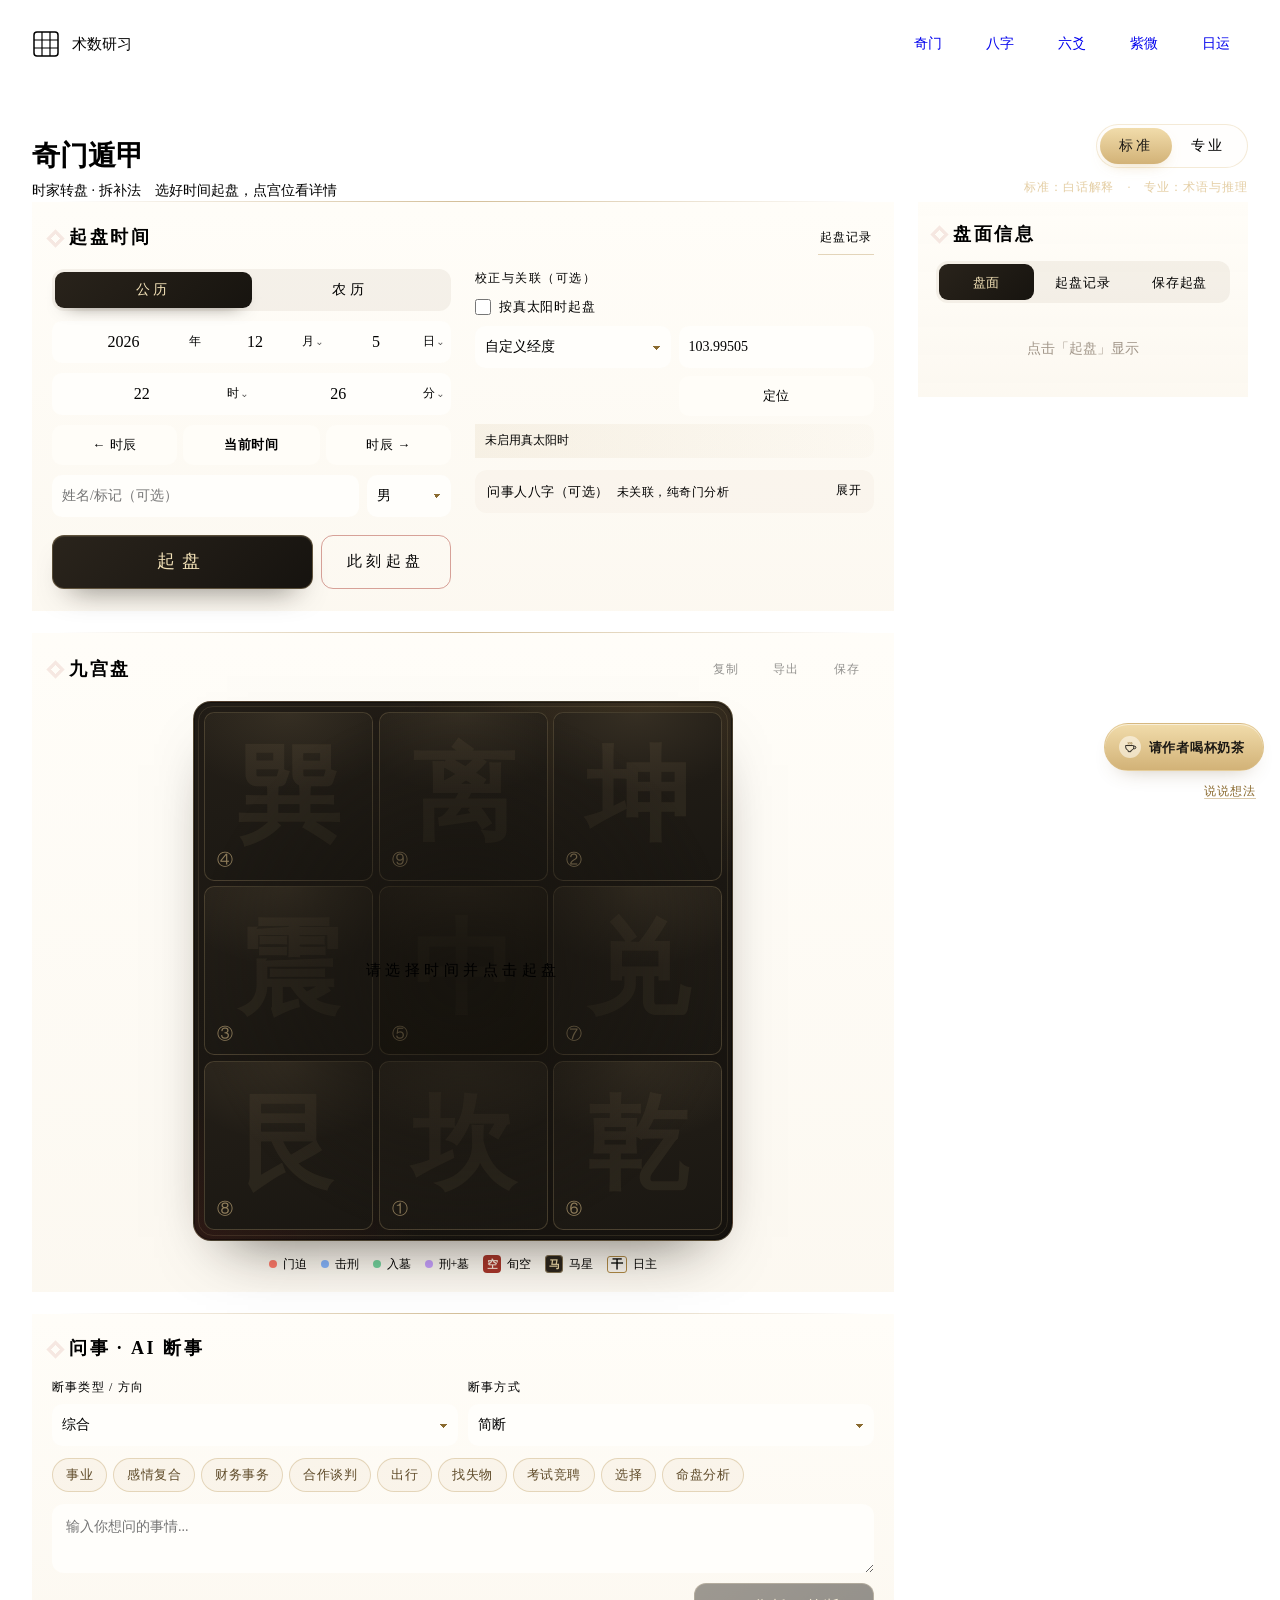
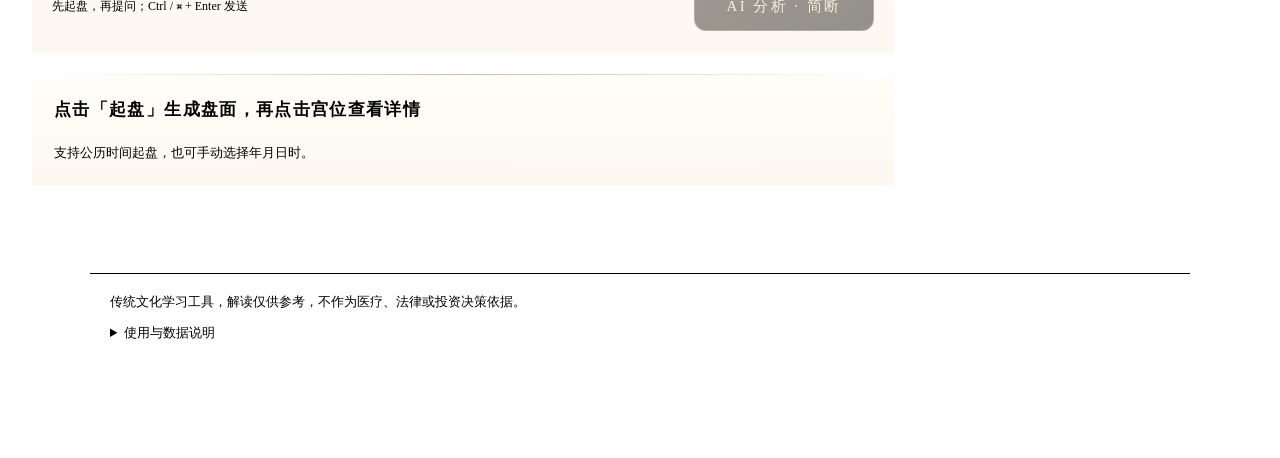
==== index.html @ c70328d0 "feat(support): 手机抽屉入口与打赏漏斗埋点 手机滚动线性露茶杯、点开抽屉；Umami 记录点击/建单成功失败/到账。" ====
﻿<!DOCTYPE html>
<html lang="zh-CN">
<head>
<meta charset="UTF-8">
<meta name="viewport" content="width=device-width, initial-scale=1.0, user-scalable=yes, maximum-scale=3.0">
<title>奇门遁甲排盘 · 传统文化学习工具</title>
<meta name="description" content="演示传统奇门遁甲排盘与盘面解读，供传统文化学习参考。">
<link rel="stylesheet" href="premium-base.css?v=20261101.2">
<link rel="stylesheet" href="qimen-premium.css?v=20261102.3">
<link rel="canonical" href="https://qimenbazi.cn/">
<script src="site-analytics.js?v=20261105.2"></script>
</head>
<body>
<main class="page qm-page">
  <header class="top">
    <div class="appbar">
    <div class="app-brand"><svg viewBox="0 0 28 28" fill="none" aria-hidden="true"><rect x="2" y="2" width="24" height="24" rx="3" stroke="currentColor" stroke-width="1.5"/><path d="M10 2v24M18 2v24M2 10h24M2 18h24" stroke="currentColor" stroke-width="1.2"/></svg>术数研习</div>
    <nav class="top-row module-nav" aria-label="术数模块">
      <a class="back page-switch" href="index.html" aria-current="page">奇门</a>
      <a class="back page-switch" href="bazi.html">八字</a>
      <a class="back page-switch" href="liuyao.html">六爻</a>
      <a class="back page-switch" href="ziwei.html">紫微</a>
      <a class="back page-switch" href="daily.html">日运</a>
    </nav>
    </div>
    <div class="page-intro"><div>
      <h1>奇门遁甲</h1>
      <div class="sub subtitle">时家转盘 · 拆补法　选好时间起盘，点宫位看详情</div>
    </div>
    <div class="qm-intro-side">
      <div class="display-mode" aria-label="显示模式">
        <button type="button" data-display-mode="standard" onclick="setDisplayMode('standard')" title="保留专业词，并用大白话解释">标准</button>
        <button type="button" data-display-mode="professional" onclick="setDisplayMode('professional')" title="显示专业术语、判定依据和推理顺序">专业</button>
      </div>
      <span class="qm-intro-hint">标准：白话解释　·　专业：术语与推理</span>
    </div></div>
  </header>

  <div class="qm-layout">
  <div class="main-area">
    <section class="qm-card qm-setup" id="qmSetup" aria-labelledby="qmSetupTitle">
      <div class="qm-card-head">
        <h2 class="qm-title" id="qmSetupTitle">起盘时间</h2>
        <button type="button" class="qm-link" onclick="qmShowRecords('auto')" title="查看最近自动保存的起盘记录">起盘记录</button>
      </div>
      <div class="qm-setup-body">
        <div class="qm-setup-main">
          <div class="time-bar">
            <div class="cal-tabs" role="group" aria-label="历法">
              <span class="cal-tab active" id="tabSolar" onclick="switchCal('solar')">公历</span>
              <span class="cal-tab" id="tabLunar" onclick="switchCal('lunar')">农历</span>
            </div>
            <div class="qm-date-grid">
              <label class="qm-time-field"><span>年</span><input type="number" id="year" placeholder="年" aria-label="年"></label>
              <label class="qm-time-field"><span>月</span><select id="month" aria-label="月"></select></label>
              <label class="qm-time-field"><span>日</span><select id="day" aria-label="日"></select></label>
            </div>
            <div class="qm-time-grid">
              <label class="qm-time-field"><span>时</span><select id="hour" aria-label="时"></select></label>
              <label class="qm-time-field"><span>分</span><select id="minute" aria-label="分"></select></label>
            </div>
            <div class="qm-shift">
              <button type="button" onclick="shiftHour(-2)" title="切换到上一个时辰">← 时辰</button>
              <button type="button" class="qm-now-time" onclick="useCurrentTime()" title="把时间设为此刻">当前时间</button>
              <button type="button" onclick="shiftHour(2)" title="切换到下一个时辰">时辰 →</button>
            </div>
            <div class="qm-person">
              <input class="person-input" type="text" id="personName" placeholder="姓名/标记（可选）" title="可选，用于保存和起盘记录" aria-label="姓名或标记">
              <select id="gender" aria-label="性别"><option value="男">男</option><option value="女">女</option></select>
            </div>
          </div>
          <div class="qm-actions">
            <button type="button" class="primary qm-primary" onclick="doPaiPan()">起盘</button>
            <button type="button" class="qm-now" onclick="useCurrentTime();doPaiPan()" title="取此刻时间立即起盘">此刻起盘</button>
          </div>
        </div>
        <div class="qm-advanced">
          <span class="qm-group-label">校正与关联（可选）</span>
          <div class="solar-bar">
            <label><input type="checkbox" id="useTrueSolar" onchange="saveSolarSettings();refreshSolarPreview();markPlateDirty()">按真太阳时起盘</label>
            <select id="locationPreset" onchange="applyLocationPreset(this.value)" title="选择常用地点经度" aria-label="常用地点">
              <option value="">自定义经度</option>
              <option value="103.99505">云南师宗</option>
              <option value="102.83289">昆明</option>
              <option value="116.4074">北京</option>
            </select>
            <input type="number" id="longitude" step="0.0001" value="103.9951" onchange="saveSolarSettings();refreshSolarPreview();markPlateDirty()" title="经度，东经为正；中国标准时区按东经120度计算" aria-label="经度">
            <button type="button" onclick="useBrowserLocation()" title="使用浏览器定位读取经度，只保存在本机">定位</button>
            <span class="solar-preview" id="solarPreview">未启用真太阳时</span>
          </div>
          <details class="bazi-link" id="qimenBaziLink">
            <summary>问事人八字（可选）<span id="qimenBaziLinkLabel">未关联，纯奇门分析</span></summary>
            <div class="bazi-link-tools">
              <select id="qimenBaziRecord" aria-label="选择已保存八字档案" onchange="selectQimenBaziRecord(this.value)"></select>
              <button type="button" onclick="toggleQimenBaziForm()">新建八字</button>
              <button type="button" onclick="clearQimenLinkedBazi()">清除关联</button>
            </div>
            <div class="bazi-link-summary" id="qimenBaziSummary">不关联时，AI 仅按当前奇门盘分析。</div>
            <form class="bazi-link-form" id="qimenBaziForm" hidden onsubmit="createQimenBaziProfile(event)">
              <input type="text" id="qimenBaziName" placeholder="姓名/标记（可选）">
              <select id="qimenBaziGender" aria-label="八字性别"><option value="男">男</option><option value="女">女</option></select>
              <label>出生日期 <input type="date" id="qimenBaziDate" required></label>
              <label>出生时间 <input type="time" id="qimenBaziTime" required></label>
              <input class="wide" type="text" id="qimenBaziLocation" placeholder="出生地点（可选）" value="自定义地点">
              <label>东经 <input type="number" id="qimenBaziLongitude" step="0.0001" min="-180" max="180" value="103.9951" required></label>
              <label><input type="checkbox" id="qimenBaziTrueSolar" checked> 真太阳时</label>
              <button type="submit">保存并关联</button>
            </form>
          </details>
        </div>
      </div>
    </section>

    <section class="qm-card qm-plate" id="qmPlate" aria-labelledby="qmPlateTitle">
      <div class="qm-card-head">
        <h2 class="qm-title" id="qmPlateTitle">九宫盘</h2>
        <div class="qm-plate-actions" role="group" aria-label="盘面操作">
          <button onclick="copyPlateText()" id="btnCopy" disabled title="复制当前盘面文字">复制</button>
          <button onclick="exportPlate()" id="btnExport" disabled title="打印当前盘面，可保存为 PDF">导出</button>
          <button onclick="saveToHistory()" id="btnSave" disabled title="保存到「保存起盘」">保存</button>
        </div>
      </div>
      <div class="plate-freshness" id="plateFreshness" hidden>时间或起盘设置已改变，请重新点击「起盘」。</div>
      <div class="status-strip" id="statusStrip" aria-live="polite"></div>
      <div class="board-wrap" id="board"></div>
      <div class="qm-legend-mini" aria-label="盘面标记说明">
        <span><i style="background:var(--qm-menpo)"></i>门迫</span>
        <span><i style="background:var(--qm-jixing)"></i>击刑</span>
        <span><i style="background:var(--qm-rumu)"></i>入墓</span>
        <span><i style="background:var(--qm-jixing-rumu)"></i>刑+墓</span>
        <span><b class="qm-badge qm-badge-kong">空</b>旬空</span>
        <span><b class="qm-badge qm-badge-ma">马</b>马星</span>
        <span><b class="qm-rizhu-sample">干</b>日主</span>
      </div>
    </section>

    <section class="qm-card qm-ask" id="qmAsk" aria-labelledby="qmAskTitle">
      <div class="qm-card-head">
        <h2 class="qm-title" id="qmAskTitle">问事 · AI 断事</h2>
      </div>
      <div class="tool-row">
        <label class="tool-field">
          <span class="tool-label">断事类型 / 方向</span>
          <select id="questionType" title="选择问事类型，会影响用神提示和 AI 分析侧重点" onchange="refreshAssistInfo()">
            <option value="general">综合</option>
            <option value="career">事业工作</option>
            <option value="love">感情关系</option>
            <option value="wealth">财务事务</option>
            <option value="cooperation">合作谈判</option>
            <option value="travel">出行迁动</option>
            <option value="lost">找失物</option>
            <option value="exam">考试竞聘</option>
            <option value="choice">选择决策</option>
            <option value="birth">命盘分析</option>
          </select>
        </label>
        <label class="tool-field">
          <span class="tool-label">断事方式</span>
          <select id="aiMode" title="选择 AI 输出方式" onchange="saveAiMode();updateAiButtonLabel()">
            <option value="brief">简断</option>
            <option value="detail">详断</option>
            <option value="conclusion">只看结论</option>
            <option value="palaces">逐宫细断</option>
            <option value="timing">应期重点</option>
          </select>
        </label>
      </div>
      <div class="quick-questions" aria-label="常用问事">
        <button type="button" onclick="useQuestionTemplate('career')">事业</button>
        <button type="button" onclick="useQuestionTemplate('love')">感情复合</button>
        <button type="button" onclick="useQuestionTemplate('wealth')">财务事务</button>
        <button type="button" onclick="useQuestionTemplate('cooperation')">合作谈判</button>
        <button type="button" onclick="useQuestionTemplate('travel')">出行</button>
        <button type="button" onclick="useQuestionTemplate('lost')">找失物</button>
        <button type="button" onclick="useQuestionTemplate('exam')">考试竞聘</button>
        <button type="button" onclick="useQuestionTemplate('choice')">选择</button>
        <button type="button" onclick="useQuestionTemplate('birth')">命盘分析</button>
      </div>
      <div class="question-bar">
        <textarea rows="2" placeholder="输入你想问的事情..." id="question" aria-label="奇门分析问题" oninput="autoGrowQimenAiTextarea(this)" onkeydown="handleQimenAiKeydown(event)"></textarea>
        <div class="qm-ask-foot">
          <span class="qm-ask-tip">先起盘，再提问；Ctrl / ⌘ + Enter 发送</span>
          <button onclick="analyzeWithAI()" id="btnAI" disabled>AI 分析</button>
        </div>
      </div>
    </section>

    <div class="info-panel" id="infoPanel" aria-live="polite">
      <div class="title">点击「起盘」生成盘面，再点击宫位查看详情</div>
      <div class="detail">支持公历时间起盘，也可手动选择年月日时。</div>
    </div>
  </div>
  <aside class="side-panel" id="sidePanel">
    <h3>盘面信息</h3>
    <div class="side-tabs" role="tablist" aria-label="右侧信息切换">
      <button class="side-tab active" type="button" id="tabInfoPanel" onclick="setSideTab('info')">盘面</button>
      <button class="side-tab" type="button" id="tabAutoHistory" onclick="setSideTab('auto')">起盘记录</button>
      <button class="side-tab" type="button" id="tabSavedHistory" onclick="setSideTab('saved')">保存起盘</button>
    </div>
    <div id="sideContent" class="side-tab-panel active"><div style="text-align:center;color:#a2978a;padding:20px 0">点击「起盘」显示</div></div>
    <div id="autoHistorySection" class="side-tab-panel">
      <input class="history-search" id="autoHistorySearch" type="search" placeholder="搜索起盘记录..." oninput="renderAutoHistory()">
      <div id="autoHistoryList"></div>
    </div>
    <div id="historySection" class="side-tab-panel">
      <input class="history-search" id="historySearch" type="search" placeholder="搜索保存起盘..." oninput="renderHistory()">
      <div id="historyList"></div>
    </div>
  </aside>
  </div>
</main>

<script src="qimen.js?v=20260703-jieqi1"></script>
<script src="bazi-engine.js?v=20261105.1"></script>
<script src="site-notice.js?v=20261105.2"></script>
<script src="deepseek-client.js?v=20261105.4"></script>
<script src="vendor/qrcode-generator.js"></script>
<script src="site-service.js?v=20261105.13"></script>
<script src="premium-base.js?v=20261101.2" defer></script>
<script src="qimen-premium.js?v=20261101.2" defer></script>
<script>
var currentCal='solar',selectedPalace=null,plateData=null;
var aiHistory=[];
var aiCollapsed={};
var aiTopic=null;
var currentAutoHistoryId=null;
var currentSavedHistoryId=null;
var AUTO_HISTORY_STORAGE='qimen_auto_history';
var SAVED_HISTORY_STORAGE='qimen_history';
var AI_MODE_STORAGE='qimen_ai_mode';
var TRUE_SOLAR_STORAGE='qimen_true_solar_enabled';
var LONGITUDE_STORAGE='qimen_longitude';
var DISPLAY_MODE_STORAGE='analysis_display_mode';
var BAZI_RECORDS_STORAGE='bazi_records';
var plateInputFingerprint='';
var qimenAiRequestSeq=0;
var qimenAiPendingRequest=0,qimenAiTimer=null;
var qimenLinkedBazi=null;

function autoGrowQimenAiTextarea(el){
  if(!el)return;
  el.style.height='auto';
  var max=164,next=Math.min(el.scrollHeight,max);
  el.style.height=Math.max(next,66)+'px';
  el.style.overflowY=el.scrollHeight>max?'auto':'hidden';
}
function resetQimenAiTextarea(el){
  if(!el)return;
  el.value='';el.style.height='';el.style.overflowY='';
}
function handleQimenAiKeydown(event,isFollowup){
  if(event.key==='Enter'&&(event.ctrlKey||event.metaKey)){
    event.preventDefault();
    if(isFollowup)askFollowupFromChat();else analyzeWithAI();
  }
}
function setQimenAiPendingControls(disabled){
  ['btnAI','btnQimenFollowup'].forEach(function(id){var el=document.getElementById(id);if(el)el.disabled=!!disabled});
}
function updateQimenAiElapsed(requestId,startedAt){
  if(requestId!==qimenAiPendingRequest)return;
  var el=document.getElementById('qimenAiPending');
  if(!el)return;
  var seconds=Math.floor((Date.now()-startedAt)/1000),minutes=Math.floor(seconds/60);
  el.textContent='AI 正在分析 · 已用 '+String(minutes).padStart(2,'0')+':'+String(seconds%60).padStart(2,'0');
}
function showQimenAiPending(requestId){
  clearQimenAiPending();
  qimenAiPendingRequest=requestId;
  setQimenAiPendingControls(true);
  var result=document.getElementById('aiResult'),startedAt=Date.now();
  if(result)result.innerHTML=renderAIHistory()+'<div class="ai-pending" id="qimenAiPending" role="status" aria-live="polite"></div>';
  updateQimenAiElapsed(requestId,startedAt);
  qimenAiTimer=setInterval(function(){updateQimenAiElapsed(requestId,startedAt)},1000);
}
function clearQimenAiPending(requestId){
  if(requestId&&requestId!==qimenAiPendingRequest)return;
  if(qimenAiTimer)clearInterval(qimenAiTimer);
  qimenAiTimer=null;qimenAiPendingRequest=0;
  var pending=document.getElementById('qimenAiPending');
  if(pending)pending.remove();
  setQimenAiPendingControls(false);
}
function cloneQimenBazi(value){return value?JSON.parse(JSON.stringify(value)):null}
function getQimenBaziRecords(){
  var records=getRecords(BAZI_RECORDS_STORAGE);
  return Array.isArray(records)?records.filter(function(item){return item&&item.id!=null&&item.bazi&&item.bazi.pillars}):[];
}
function qimenBaziRecordTitle(record){
  var b=record.bazi||{},p=b.pillars||{};
  return record.name||((b.person||'未命名')+' '+[p.year,p.month,p.day,p.hour].filter(Boolean).join(' '));
}
function qimenBaziSnapshot(record){
  return {sourceId:record.id,sourceName:qimenBaziRecordTitle(record),linkedAt:new Date().toISOString(),bazi:cloneQimenBazi(record.bazi)};
}
function qimenBaziLinkText(link){
  if(!link||!link.bazi)return '未关联，纯奇门分析';
  var b=link.bazi,p=b.pillars||{},who=b.person||link.sourceName||'问事人';
  return '已关联：'+who+' · '+[p.year,p.month,p.day,p.hour].filter(Boolean).join('／')+'（本盘快照）';
}
function renderQimenBaziLink(){
  var select=document.getElementById('qimenBaziRecord'),label=document.getElementById('qimenBaziLinkLabel'),summary=document.getElementById('qimenBaziSummary');
  if(!select||!label||!summary)return;
  var records=getQimenBaziRecords(),selected=qimenLinkedBazi&&qimenLinkedBazi.sourceId;
  select.innerHTML='<option value="">不关联八字（纯奇门）</option>'+records.map(function(record){return '<option value="'+esc(record.id)+'">'+esc(qimenBaziRecordTitle(record))+'</option>'}).join('');
  select.value=selected==null?'':String(selected);
  if(select.value!==String(selected||''))select.value='';
  label.textContent=qimenBaziLinkText(qimenLinkedBazi);
  summary.textContent=qimenLinkedBazi&&qimenLinkedBazi.bazi?'此盘已冻结关联八字快照；以后编辑八字档案不会改写本盘和历史回答。':'不关联时，AI 仅按当前奇门盘分析。';
}
function selectQimenBaziRecord(id){
  if(!id){clearQimenLinkedBazi();return}
  var record=getQimenBaziRecords().find(function(item){return String(item.id)===String(id)});
  if(!record){alert('找不到该八字档案，请重新选择。');renderQimenBaziLink();return}
  qimenLinkedBazi=qimenBaziSnapshot(record);
  renderQimenBaziLink();markPlateDirty();
}
function clearQimenLinkedBazi(){
  qimenLinkedBazi=null;renderQimenBaziLink();markPlateDirty();
}
function toggleQimenBaziForm(){
  var form=document.getElementById('qimenBaziForm');
  if(!form)return;
  form.hidden=!form.hidden;
  if(!form.hidden){document.getElementById('qimenBaziLongitude').value=Number(getLongitude()).toFixed(4);document.getElementById('qimenBaziTrueSolar').checked=document.getElementById('useTrueSolar').checked;}
}
function createQimenBaziProfile(event){
  event.preventDefault();
  if(typeof BaziEngine==='undefined'||!BaziEngine.createBaziProfile){alert('八字计算接口未加载，请刷新页面后重试。');return}
  var date=document.getElementById('qimenBaziDate').value,time=document.getElementById('qimenBaziTime').value,match=/^(\d{4})-(\d{2})-(\d{2})$/.exec(date),clock=/^(\d{2}):(\d{2})$/.exec(time),lng=Number(document.getElementById('qimenBaziLongitude').value);
  if(!match||!clock||!Number.isFinite(lng)||lng<-180||lng>180){alert('请填写有效的出生日期、时间和经度。');return}
  var bazi=BaziEngine.createBaziProfile({person:document.getElementById('qimenBaziName').value.trim(),gender:document.getElementById('qimenBaziGender').value,input:{year:Number(match[1]),month:Number(match[2]),day:Number(match[3]),hour:Number(clock[1]),minute:Number(clock[2])},location:{name:document.getElementById('qimenBaziLocation').value.trim()||'自定义地点',lng:lng,lat:null},useTrueSolar:document.getElementById('qimenBaziTrueSolar').checked});
  var records=getQimenBaziRecords(),now=Date.now(),record={id:now.toString(36),name:(bazi.person||'未命名')+' '+bazi.pillars.day+'日',createdAt:new Date(now).toLocaleString(),createdTs:now,updatedTs:now,bazi:bazi,aiHistory:[],luckSelection:null};
  records.unshift(record);setRecords(BAZI_RECORDS_STORAGE,records);
  qimenLinkedBazi=qimenBaziSnapshot(record);
  document.getElementById('qimenBaziForm').hidden=true;
  renderQimenBaziLink();markPlateDirty();
}
function qimenBaziLuckContext(bazi){
  if(!bazi||!bazi.pillars||!bazi.time||!bazi.time.used||typeof BaziEngine==='undefined')return '';
  var used=bazi.time&&bazi.time.used,start=BaziEngine.luckStartInfo(bazi),now={year:new Date().getFullYear(),month:new Date().getMonth()+1,day:new Date().getDate(),hour:new Date().getHours(),minute:new Date().getMinutes()},flowYear=BaziEngine.getFlowYearNumber(now),age=flowYear-(used?used.year:flowYear)+1,dir=BaziEngine.luckDirection(bazi),index=Math.max(0,Math.floor((age-start.startAge)/10)),monthIndex=GZ60.indexOf(bazi.pillars.month),luck=monthIndex>=0?GZ60[(monthIndex+dir*(index+1)+600)%60]:'';
  return '当前大运：'+(luck||'待定')+'（'+start.direction+'，'+start.startYear+'起运，约'+start.startAge+'岁）\n当前流年：'+flowYear+' '+BaziEngine.getFlowYearGZ(flowYear)+'。';
}
function buildQimenBaziContext(link){
  if(!link||!link.bazi)return '';
  var b=link.bazi,p=b.pillars||{},pattern=b.patternAnalysis&&b.patternAnalysis.primary||b.pattern||'格局参考',useful=b.useful||{},use=(useful.use||[]).join('、')||'待定',avoid=(useful.avoid||[]).join('、')||'待定';
  return '关联问事人八字背景（仅作长期阶段与个人倾向的辅助）：\n四柱：'+[p.year,p.month,p.day,p.hour].filter(Boolean).join('／')+'；日主：'+(b.dayStem||'')+'（'+(b.dayElement||'')+'）；旺衰：'+(b.strength||'待定')+'；格局喜用：'+pattern+'，喜 '+use+'，慎 '+avoid+'。\n'+qimenBaziLuckContext(b)+'\n规则：当前事项、决策与短期应期必须以奇门盘为主；八字只补充较长期趋势与阶段背景，不得把两者混成确定结论。\n';
}

(function init(){
  var m=document.getElementById('month'),d=document.getElementById('day'),h=document.getElementById('hour');
  for(var i=1;i<=12;i++) m.appendChild(new Option(i,i));
  for(var i=0;i<=23;i++) h.appendChild(new Option(String(i).padStart(2,'0'),i));
  for(var i=0;i<60;i++) document.getElementById('minute').appendChild(new Option(String(i).padStart(2,'0'),i));
  document.getElementById('year').addEventListener('change',function(){updateDayOptions();refreshSolarPreview();markPlateDirty()});
  document.getElementById('month').addEventListener('change',function(){updateDayOptions();refreshSolarPreview();markPlateDirty()});
  ['day','hour','minute'].forEach(function(id){document.getElementById(id).addEventListener('change',function(){refreshSolarPreview();markPlateDirty()})});
  ['gender','personName'].forEach(function(id){document.getElementById(id).addEventListener('change',markPlateDirty)});
  setControlTitles();
  initDisplayMode();
  loadAiMode();
  loadSolarSettings();
  renderQimenBaziLink();
  useCurrentTime();
  buildBoard();
})();

function initDisplayMode(){
  var saved=localStorage.getItem(DISPLAY_MODE_STORAGE);
  setDisplayMode(saved==='professional'?'professional':'standard',false);
}
function setDisplayMode(mode,persist){
  mode=mode==='professional'?'professional':'standard';
  document.body.setAttribute('data-display-mode',mode);
  document.querySelectorAll('[data-display-mode]').forEach(function(btn){btn.classList.toggle('active',btn.getAttribute('data-display-mode')===mode)});
  if(persist!==false)localStorage.setItem(DISPLAY_MODE_STORAGE,mode);
}

function setControlTitles(){
  var titles={year:'公历年份',month:'公历月份',day:'公历日期',hour:'时辰小时',minute:'分钟',gender:'求测人性别'};
  for(var id in titles){var el=document.getElementById(id);if(el)el.title=titles[id]}
}

function useCurrentTime(){
  setControlsFromDate(new Date());
  markPlateDirty();
}
function daysInMonth(year,month){return new Date(year,month,0).getDate()}
function updateDayOptions(preferredDay){
  var y=parseInt(document.getElementById('year').value)||new Date().getFullYear();
  var m=parseInt(document.getElementById('month').value)||1;
  var d=document.getElementById('day');
  var keep=preferredDay||parseInt(d.value)||1;
  var max=daysInMonth(y,m);
  d.innerHTML='';
  for(var i=1;i<=max;i++)d.appendChild(new Option(i,i));
  d.value=Math.min(keep,max);
}
function switchCal(t){
  if(t==='lunar'){
    alert('农历转换暂未接入。为避免误用，目前仍按公历起盘。');
    t='solar';
  }
  currentCal=t;
  document.getElementById('tabSolar').classList.toggle('active',t==='solar');
  document.getElementById('tabLunar').classList.toggle('active',t==='lunar');
  markPlateDirty();
}
function currentPlateInputFingerprint(){
  var t=getTimeInput();
  return JSON.stringify({
    calendar:currentCal,
    time:[t.year,t.month,t.day,t.hour,t.minute],
    gender:document.getElementById('gender').value,
    person:getPersonName(),
    trueSolar:document.getElementById('useTrueSolar').checked,
    longitude:Number(getLongitude()).toFixed(5),
    linkedBazi:qimenLinkedBazi?cloneQimenBazi(qimenLinkedBazi):null
  });
}
function setPlateActionsDisabled(disabled){
  ['btnAI','btnCopy','btnExport','btnSave'].forEach(function(id){var el=document.getElementById(id);if(el)el.disabled=!!disabled});
}
function markPlateDirty(){
  if(!plateData||!plateInputFingerprint)return;
  var dirty=currentPlateInputFingerprint()!==plateInputFingerprint;
  var note=document.getElementById('plateFreshness');
  if(note)note.hidden=!dirty;
  if(dirty){qimenAiRequestSeq++;clearQimenAiPending()}
  setPlateActionsDisabled(dirty);
}
function ensureCurrentPlate(){
  if(!plateData){alert('请先起盘');return false}
  if(!plateInputFingerprint||currentPlateInputFingerprint()!==plateInputFingerprint){
    markPlateDirty();
    alert('时间或起盘设置已改变，请重新点击「起盘」。');
    return false;
  }
  return true;
}
function getTimeInput(){
  var y=parseInt(document.getElementById('year').value),m=parseInt(document.getElementById('month').value),d=parseInt(document.getElementById('day').value),h=parseInt(document.getElementById('hour').value),mi=parseInt(document.getElementById('minute').value);
  y=isNaN(y)?2026:y;m=isNaN(m)?5:m;d=isNaN(d)?21:d;
  var max=daysInMonth(y,m);
  if(d>max)d=max;
  updateDayOptions(d);
  return{year:y,month:m,day:d,hour:isNaN(h)?12:h,minute:isNaN(mi)?0:mi};
}
function setControlsFromDate(dt){
  document.getElementById('year').value=dt.getFullYear();
  document.getElementById('month').value=dt.getMonth()+1;
  updateDayOptions(dt.getDate());
  document.getElementById('day').value=dt.getDate();
  document.getElementById('hour').value=dt.getHours();
  document.getElementById('minute').value=dt.getMinutes();
  refreshSolarPreview();
}
function setControlsFromTime(t){
  document.getElementById('year').value=t.year;
  document.getElementById('month').value=t.month;
  updateDayOptions(t.day);
  document.getElementById('day').value=t.day;
  document.getElementById('hour').value=t.hour;
  document.getElementById('minute').value=t.minute||0;
  refreshSolarPreview();
}
function shiftHour(delta){
  var t=getTimeInput();
  var dt=new Date(t.year,t.month-1,t.day,t.hour+(delta||0),t.minute||0);
  setControlsFromDate(dt);
  markPlateDirty();
}

function dayOfYear(y,m,d){
  return Math.floor((new Date(y,m-1,d)-new Date(y,0,0))/(1000*60*60*24));
}
function equationOfTimeMinutes(y,m,d){
  var n=dayOfYear(y,m,d);
  var b=2*Math.PI*(n-81)/364;
  return 9.87*Math.sin(2*b)-7.53*Math.cos(b)-1.5*Math.sin(b);
}
function getLongitude(){
  var lon=parseFloat(document.getElementById('longitude').value);
  return isNaN(lon)?103.99505:lon;
}
function formatOffset(mins){
  var n=Math.round(mins),abs=Math.abs(n),h=Math.floor(abs/60),m=abs%60;
  return (n<0?'往回 ':'往后 ')+(h?h+'小时':'')+(m||!h?m+'分钟':'');
}
function addMinutesToInput(t,mins){
  var dt=new Date(t.year,t.month-1,t.day,t.hour,t.minute+Math.round(mins));
  return {year:dt.getFullYear(),month:dt.getMonth()+1,day:dt.getDate(),hour:dt.getHours(),minute:dt.getMinutes()};
}
function getTrueSolarCorrection(t){
  if(!document.getElementById('useTrueSolar').checked)return 0;
  return (getLongitude()-120)*4+equationOfTimeMinutes(t.year,t.month,t.day);
}
function getPaiPanTime(t){
  var correction=getTrueSolarCorrection(t);
  var used=addMinutesToInput(t,correction);
  return {input:t,used:used,correction:correction,enabled:document.getElementById('useTrueSolar').checked,longitude:getLongitude()};
}
function formatTimeObj(t){
  return t.year+'-'+pad(t.month)+'-'+pad(t.day)+' '+pad(t.hour)+':'+pad(t.minute||0);
}
function refreshSolarPreview(){
  var el=document.getElementById('solarPreview');
  if(!el)return;
  var t=getTimeInput();
  if(!document.getElementById('useTrueSolar').checked){
    el.textContent='未启用真太阳时';
    return;
  }
  var pp=getPaiPanTime(t);
  el.textContent='校正 '+formatOffset(pp.correction)+'，起盘用 '+pad(pp.used.hour)+':'+pad(pp.used.minute);
}
function loadSolarSettings(){
  var lon=localStorage.getItem(LONGITUDE_STORAGE)||'103.99505';
  document.getElementById('useTrueSolar').checked=localStorage.getItem(TRUE_SOLAR_STORAGE)==='1';
  document.getElementById('longitude').value=lon;
}
function saveSolarSettings(){
  localStorage.setItem(TRUE_SOLAR_STORAGE,document.getElementById('useTrueSolar').checked?'1':'0');
  localStorage.setItem(LONGITUDE_STORAGE,String(getLongitude()));
}
function applyLocationPreset(v){
  if(v){
    document.getElementById('longitude').value=v;
    saveSolarSettings();
  }
  refreshSolarPreview();
  markPlateDirty();
}
function useBrowserLocation(){
  if(!navigator.geolocation){alert('当前浏览器不支持定位。');return}
  navigator.geolocation.getCurrentPosition(function(pos){
    document.getElementById('longitude').value=pos.coords.longitude.toFixed(5);
    document.getElementById('locationPreset').value='';
    saveSolarSettings();
    refreshSolarPreview();
    markPlateDirty();
  },function(err){alert('定位失败：'+err.message+'。也可以手动填写经度。')},{enableHighAccuracy:true,timeout:8000,maximumAge:600000});
}

function esc(v){
  return String(v==null?'':v).replace(/[&<>"']/g,function(c){
    return {'&':'&amp;','<':'&lt;','>':'&gt;','"':'&quot;',"'":'&#39;'}[c];
  });
}
function br(v){return esc(v).replace(/\n/g,'<br>')}

function getJieQiNote(t){
  if(typeof JIE_QI_DATA==='undefined')return '';
  for(var i=0;i<JIE_QI_DATA.length;i++){
    var jq=JIE_QI_DATA[i];
    if(jq.month===t.month&&Math.abs(t.day-jq.approx[0])<=1){
      return '当前日期接近「'+jq.name+'」交节，本工具按日期近似处理；交节当天请以准确节气时刻复核。';
    }
  }
  return '';
}

function getPalaceMarks(o){
  var marks=[];
  if(o.kongWang)marks.push('旬空');
  if(o.maXing)marks.push('马星');
  if(o.menPo)marks.push('门迫');
  if(o.jiXingTian)marks.push('天盘击刑');
  if(o.jiXingDi)marks.push('地盘击刑');
  if(o.ruMuTian)marks.push('天盘入墓');
  if(o.ruMuDi)marks.push('地盘入墓');
  if(o.isRiZhuTian)marks.push('日主在天盘');
  else if(o.isRiZhuDi)marks.push('日主在地盘');
  return marks;
}
function palaceStemText(g,o){return g===2&&o.jigan?o.jigan+o.diPan:(o.diPan||'')}
function palaceTitle(g,o){
  var dirs=['','坎','坤','震','巽','中','乾','兑','艮','离'];
  var marks=getPalaceMarks(o);
  return '第'+g+'宫（'+dirs[g]+'·'+o.wuxing+'）：'+(o.spirit||'')+' '+(o.star||'')+' '+(o.door?o.door+'门':'')+'，天盘'+(o.tianPan||'空')+'，地盘'+palaceStemText(g,o)+(marks.length?'，'+marks.join('、'):'');
}
function renderStatus(data,note){
  var el=document.getElementById('statusStrip');
  if(!el||!data){if(el)el.innerHTML='';return}
  var t=data.solarTime,ji=data.juInfo;
  var chips=[
    '时间 <strong>'+pad(t.month)+'/'+pad(t.day)+' '+pad(t.hour)+':'+pad(t.minute||0)+'</strong>',
    '局 <strong>'+ji.dun+ji.ju+'局</strong>',
    '节气 <strong>'+ji.jieQi+' '+ji.yuan+'</strong>',
    '值符 <strong>'+ji.zhiFu+'</strong>',
    '值使 <strong>'+ji.zhiShi+'门</strong>',
    '空 <strong>'+data.kongWang.join(' ')+'</strong>',
    '马 <strong>'+data.maXing+'</strong>'
  ];
  if(data.trueSolar&&data.trueSolar.enabled)chips.splice(1,0,'真太阳 <strong>'+formatOffset(data.trueSolar.correction)+'</strong>');
  if(selectedPalace)chips.push('当前 <strong>第'+selectedPalace+'宫</strong>');
  el.innerHTML=chips.map(function(x){return '<span class="status-chip">'+x+'</span>'}).join('')+(note?'<span class="status-chip warn">'+esc(note)+'</span>':'');
}
function getQuestionType(){
  return (document.getElementById('questionType')&&document.getElementById('questionType').value)||'general';
}
function getQuestionTypeLabel(type){
  var labels={general:'综合',career:'事业工作',love:'感情关系',wealth:'财务事务',cooperation:'合作谈判',travel:'出行迁动',lost:'找失物',exam:'考试竞聘',choice:'选择决策',birth:'命盘分析'};
  return labels[type]||'综合';
}
function getPersonName(){
  var el=document.getElementById('personName');
  return el?el.value.trim():'';
}
function getAiModeLabel(mode){
  var labels={brief:'简断',detail:'详断',conclusion:'只看结论',palaces:'逐宫细断',timing:'应期重点'};
  return labels[mode]||'简断';
}
function loadAiMode(){
  var el=document.getElementById('aiMode');
  if(!el)return;
  var saved=localStorage.getItem(AI_MODE_STORAGE);
  if(saved&&Array.from(el.options).some(function(o){return o.value===saved}))el.value=saved;
  updateAiButtonLabel();
}
function saveAiMode(){
  var el=document.getElementById('aiMode');
  if(el)localStorage.setItem(AI_MODE_STORAGE,el.value);
}
function updateAiButtonLabel(){
  var btn=document.getElementById('btnAI'),el=document.getElementById('aiMode');
  if(btn&&el)btn.textContent='AI 分析 · '+getAiModeLabel(el.value);
}
function findDayMasterPalace(data){
  for(var g=1;g<=9;g++){if(data.gongs[g].isRiZhuTian)return g}
  return null;
}
function getPalaceLabel(g){
  var dirs=['','坎','坤','震','巽','中','乾','兑','艮','离'];
  return g?'第'+g+'宫（'+dirs[g]+'）':'未见';
}
function getUseGodHints(type){
  var map={
    general:['日主落宫','值符值使','旬空马星','门迫击刑入墓'],
    career:['日主落宫','开门/值使门','值符','时干与日干关系'],
    love:['日主与时干','六合','庚乙关系','空亡与入墓'],
    wealth:['生门','日主落宫','值符','门迫/入墓'],
    cooperation:['日主与对方时干','六合','开门','值使门'],
    travel:['马星','开门','景门','空亡'],
    lost:['时干','值使门','空亡','马星动象'],
    exam:['景门','值符','日主旺衰','开门'],
    choice:['日主','值使门','两方案落宫','空亡冲克'],
    birth:['日主落宫','年命/性别','格局旺衰','值符值使']
  };
  return map[type]||map.general;
}
function getRiskWarnings(data,note){
  var risks=[];
  if(note)risks.push(note);
  var input=data.inputTime||data.solarTime;
  if(input.hour>=23)risks.push('23点后按子初换日，已用次日日柱起盘。');
  if(data.trueSolar&&data.trueSolar.enabled){
    var inHour=input.hour,usedHour=data.solarTime.hour;
    if(inHour!==usedHour)risks.push('真太阳时校正后跨时辰，请按“起盘用时”判断。');
  }
  var dm=findDayMasterPalace(data);
  if(dm&&data.gongs[dm].kongWang)risks.push('日主落宫逢空亡。');
  for(var g=1;g<=9;g++){
    var o=data.gongs[g];
    if(o.menPo)risks.push(getPalaceLabel(g)+'门迫');
    if(o.jiXingTian||o.jiXingDi)risks.push(getPalaceLabel(g)+'击刑');
    if(o.ruMuTian||o.ruMuDi)risks.push(getPalaceLabel(g)+'入墓');
  }
  var seen={};
  return risks.filter(function(x){if(seen[x])return false;seen[x]=1;return true}).slice(0,8);
}
function renderAssistInfo(data,note){
  if(!data)return '';
  var type=getQuestionType(),dm=findDayMasterPalace(data),risks=getRiskWarnings(data,note);
  var hints=getUseGodHints(type);
  return '<div class="mini-section"><strong>盘面摘要</strong><div class="detail">日主 '+data.riZhu+' 落 '+getPalaceLabel(dm)+'；值符 '+data.juInfo.zhiFu+'；值使 '+data.juInfo.zhiShi+'门；旬空 '+data.kongWang.join(' ')+'；马星 '+data.maXing+'。</div></div>'+
    '<div class="mini-section"><strong>'+getQuestionTypeLabel(type)+'用神提示</strong><div class="hint-tags">'+hints.map(function(x){return '<span class="hint-tag">'+x+'</span>'}).join('')+'</div></div>'+
    (risks.length?'<div class="mini-section"><strong>风险提醒</strong><div class="detail">'+risks.join('；')+'。</div></div>':'');
}
function refreshAssistInfo(){
  if(!plateData)return;
  var note=getJieQiNote(plateData.solarTime);
  document.getElementById('infoPanel').innerHTML='<div class="title">排盘完成 · 点击宫位查看详情</div><div class="detail">'+plateData.juInfo.juShi+' | '+plateData.juInfo.jieQi+' '+plateData.juInfo.yuan+' | 日主: '+plateData.riZhu+'</div>'+renderAssistInfo(plateData,note)+'<div class="ai" id="aiResult">'+renderAIHistory()+'</div>';
}
function useQuestionTemplate(type){
  var map={
    career:['career','事业/工作：我想看这件工作/事业的发展和建议。'],
    love:['love','感情关系：我想看对方状态、关系走向和是否适合推进。'],
    wealth:['wealth','财务事务：这件事我需要注意什么、可以怎样理清思路？'],
    cooperation:['cooperation','合作谈判：我想看对方诚意、合作风险和结果。'],
    travel:['travel','出行安排：我想看此行是否顺利、注意什么。'],
    lost:['lost','找失物：我想看东西大概在哪里、还能不能找到。'],
    exam:['exam','考试竞聘：我想看结果趋势、发挥和准备重点。'],
    choice:['choice','选择决策：A 和 B 怎么选，哪个更稳？'],
    birth:['birth','命盘分析：我想看这个人的整体状态、优势短板和近期趋势。']
  };
  var input=document.getElementById('question');
  var item=map[type]||['general',''];
  document.getElementById('questionType').value=item[0];
  refreshAssistInfo();
  var prefix=item[1];
  var cur=input.value.trim();
  input.value=cur?prefix+cur:prefix;
  autoGrowQimenAiTextarea(input);
  input.focus();
  input.setSelectionRange(input.value.length,input.value.length);
}

function buildBoard(){
  var board=document.getElementById('board');board.innerHTML='';
  var dirs=['','坎','坤','震','巽','中','乾','兑','艮','离'];
  var nums=['','①','②','③','④','⑤','⑥','⑦','⑧','⑨'];
  for(var g=1;g<=9;g++){
    var div=document.createElement('div');
    div.className='palace';div.id='p'+g;
    div.onclick=(function(n){return function(){selectPalace(n)}})(g);
    div.innerHTML=
      '<span class="palace-dir">'+dirs[g]+'</span>'+
      '<span class="p-ma"></span>'+
      '<span class="p-spirit"></span>'+
      '<span class="p-kong"></span>'+
      '<span class="p-jigan"></span>'+
      '<span class="p-star"></span>'+
      '<span class="p-yingan"></span>'+
      '<span class="p-heaven"><span class="cs"></span><span class="stem"></span></span>'+
      '<span class="p-num">'+nums[g]+'</span>'+
      '<span class="p-door"></span>'+
      '<span class="p-earth"><span class="cs"></span><span class="stem"></span></span>';
    board.appendChild(div);
  }
  var tip=document.createElement('div');
  tip.className='board-empty-tip';
  tip.textContent='请选择时间并点击起盘';
  board.appendChild(tip);
}

function doPaiPan(opts){
  opts=opts||{};
  qimenAiRequestSeq++;
  clearQimenAiPending();
  var t=getTimeInput();
  var pt=getPaiPanTime(t);
  plateData=paiPan(pt.used.year,pt.used.month,pt.used.day,pt.used.hour,pt.used.minute);
  plateData.inputTime=pt.input;
  plateData.trueSolar={enabled:pt.enabled,longitude:pt.longitude,correction:pt.correction};
  plateData.personName=getPersonName();
  plateData.gender=document.getElementById('gender').value;
  plateData.currentCal=currentCal;
  plateData.linkedBazi=cloneQimenBazi(qimenLinkedBazi);
  selectedPalace=null;
  document.querySelectorAll('.palace').forEach(function(p){p.classList.remove('selected')});
  renderPlate(plateData);
  renderSidePanel(plateData);
  aiHistory=[];
  aiCollapsed={};
  aiTopic=null;
  currentAutoHistoryId=null;
  currentSavedHistoryId=null;
  plateInputFingerprint=currentPlateInputFingerprint();
  var freshness=document.getElementById('plateFreshness');
  if(freshness)freshness.hidden=true;
  setPlateActionsDisabled(false);
  var note=getJieQiNote(pt.used);
  var solarNote=pt.enabled?'真太阳时：输入 '+formatTimeObj(pt.input)+'，校正 '+formatOffset(pt.correction)+'，起盘用 '+formatTimeObj(pt.used)+'。':'';
  renderStatus(plateData,note);
  document.getElementById('infoPanel').innerHTML='<div class="title">排盘完成 · 点击宫位查看详情</div><div class="detail">'+plateData.juInfo.juShi+' | '+plateData.juInfo.jieQi+' '+plateData.juInfo.yuan+' | 日主: '+plateData.riZhu+'</div>'+(solarNote?'<div class="detail">'+solarNote+'</div>':'')+renderAssistInfo(plateData,note)+'<div class="ai" id="aiResult">'+renderAIHistory()+'</div>';
  if(!opts.skipRecord)addAutoHistory();
  if (typeof SiteAnalytics !== 'undefined') SiteAnalytics.track('排盘完成');
}

function renderPlate(data){
  var tip=document.querySelector('.board-empty-tip');
  if(tip)tip.hidden=true;
  for(var g=1;g<=9;g++){
    var o=data.gongs[g],p=document.getElementById('p'+g);
    if(!p)continue;
    p.title=palaceTitle(g,o);
    p.setAttribute('role','button');
    p.setAttribute('aria-label',palaceTitle(g,o));
    p.querySelector('.p-ma').textContent=o.maXing?'🐴':'';
    p.querySelector('.p-spirit').textContent=o.spirit||'';
    p.querySelector('.p-kong').textContent=o.kongWang?'○':'';
    p.querySelector('.p-jigan').textContent='';
    p.querySelector('.p-star').textContent=o.star==='天芮,天禽'?'芮禽':(o.star||'');
    p.querySelector('.p-yingan').textContent=o.yinGan||'';
    p.querySelector('.p-num').textContent=['','①','②','③','④','⑤','⑥','⑦','⑧','⑨'][g];
    var hs=p.querySelector('.p-heaven .cs');
    var st=p.querySelector('.p-heaven .stem');
    var heavenBox=p.querySelector('.p-heaven');
    hs.textContent=o.changShengTian||'';
    var tp=o.tianPan||'';
    heavenBox.className='p-heaven';
    if(tp.length===2){
      var jxT=o.jxTianStems||[];
      var rmT=o.rmTianStems||[];
      var h='';
      for(var si=0;si<2;si++){
        var cls='stem';
        if(o.isRiZhuTian && tp[si]===data.riZhu)cls+=' rizhu-box';
        if(jxT[si]&&rmT[si])cls+=' jixing-rumu';
        else if(jxT[si])cls+=' jixing';
        else if(rmT[si])cls+=' rumu';
        h+='<span class="'+cls+'">'+tp[si]+'</span>';
      }
      heavenBox.classList.add('double-stem');
      st.className='stem double-stem';
      st.innerHTML=h;
    }else{
      st.textContent=tp;
      st.className='stem';
      if(o.isRiZhuTian)st.classList.add('rizhu-box');
      if(o.jiXingTian&&o.ruMuTian)st.classList.add('jixing-rumu');
      else if(o.jiXingTian)st.classList.add('jixing');
      else if(o.ruMuTian)st.classList.add('rumu');
    }
    var doorEl=p.querySelector('.p-door');
    doorEl.textContent=o.door?o.door+'门':'';
    doorEl.className='p-door'+(o.menPo?' menpo':'');
    var eds=p.querySelector('.p-earth .cs');
    var edt=p.querySelector('.p-earth .stem');
    eds.textContent=o.changShengDi||'';
    var ep=palaceStemText(g,o);
    if(g===2&&o.jigan&&o.jxDiStems&&o.jxDiStems.length===2){
      var eh='';
      for(var ei=0;ei<2;ei++){
        var ecls='stem';
        if(o.jxDiStems[ei]&&o.rmDiStems[ei])ecls+=' jixing-rumu';
        else if(o.jxDiStems[ei])ecls+=' jixing';
        else if(o.rmDiStems[ei])ecls+=' rumu';
        eh+='<span class="'+ecls+'">'+ep[ei]+'</span>';
      }
      edt.className='stem double-stem';
      edt.innerHTML=eh;
    }else{
      edt.textContent=ep;
      edt.className='stem';
            if(o.jiXingDi&&o.ruMuDi)edt.classList.add('jixing-rumu');
      else if(o.jiXingDi)edt.classList.add('jixing');
      else if(o.ruMuDi)edt.classList.add('rumu');
    }
    if(g===5)p.style.opacity='0.72';
  }
}

function renderPalaceFocus(data,num){
  if(!data||!num)return '';
  var o=data.gongs[num];
  var dirs=['','坎','坤','震','巽','中','乾','兑','艮','离'];
  var marks=getPalaceMarks(o);
  return '<div class="side-focus">'+
    '<div class="focus-title">第'+num+'宫（'+dirs[num]+'·'+o.wuxing+'） '+(o.door?o.door+'门':'')+' · '+(o.star==='天芮,天禽'?'芮禽':(o.star||''))+' · '+(o.spirit||'')+'</div>'+
    '<div class="focus-line">天盘：<strong style="color:#a8352a">'+(o.tianPan||'空')+'</strong>　地盘：<strong style="color:#2f6b52">'+palaceStemText(num,o)+'</strong>'+(o.yinGan?'　隐干：'+o.yinGan:'')+'</div>'+
    '<div class="focus-line">长生：天盘 '+(o.changShengTian||'-')+' / 地盘 '+(o.changShengDi||'-')+'</div>'+
    (marks.length?'<div class="mark-tags">'+marks.map(function(m){return '<span class="mark-tag">'+m+'</span>'}).join('')+'</div>':'')+
  '</div>';
}

function renderSidePanel(data,focusNum){
  var gz=data.ganzhi,ji=data.juInfo;
  var sc=document.getElementById('sideContent');
  sc.innerHTML=renderPalaceFocus(data,focusNum)+
    (data.personName?'<div class="info-row"><span class="info-label">姓名/标记</span><span class="info-value">'+esc(data.personName)+'</span></div>':'')+
    '<div class="info-row"><span class="info-label">性别</span><span class="info-value">'+(data.gender||document.getElementById('gender').value)+'</span></div>'+
    (data.trueSolar&&data.trueSolar.enabled?'<div class="info-row"><span class="info-label">输入时间</span><span class="info-value">'+formatTimeObj(data.inputTime)+'</span></div>':'')+
    '<div class="info-row"><span class="info-label">'+(data.trueSolar&&data.trueSolar.enabled?'起盘用时':'阳历时间')+'</span><span class="info-value">'+data.solarTime.year+'-'+pad(data.solarTime.month)+'-'+pad(data.solarTime.day)+' '+pad(data.solarTime.hour)+':'+pad(data.solarTime.minute||0)+'</span></div>'+
    (data.trueSolar&&data.trueSolar.enabled?'<div class="info-row"><span class="info-label">真太阳时</span><span class="info-value">东经 '+Number(data.trueSolar.longitude).toFixed(3)+'° · '+formatOffset(data.trueSolar.correction)+'</span></div>':'')+
    '<div class="info-row"><span class="info-label">问事人八字</span><span class="info-value">'+esc(data.linkedBazi?qimenBaziLinkText(data.linkedBazi):'未关联')+'</span></div>'+
    '<div class="info-row"><span class="info-label">阴历时间</span><span class="info-value">'+gz.year+'年 '+gz.month+'月 '+gz.day+'日 '+gz.hour+'时</span></div>'+
    '<table class="gz-table"><tr><th>年柱</th><th>月柱</th><th>日柱</th><th>时柱</th></tr>'+
      '<tr class="gz-t"><td>'+gz.year[0]+'</td><td>'+gz.month[0]+'</td><td class="rizhu-td">'+gz.day[0]+'</td><td>'+gz.hour[0]+'</td></tr>'+
      '<tr class="gz-d"><td>'+gz.year[1]+'</td><td>'+gz.month[1]+'</td><td>'+gz.day[1]+'</td><td>'+gz.hour[1]+'</td></tr></table>'+
    '<div style="font-size:9px;color:#999;margin-bottom:8px;text-align:center">（方框 = 日主 '+data.riZhu+'）</div>'+
    '<div class="info-row"><span class="info-label">选局</span><span class="info-value">'+ji.dun+'遁'+ji.ju+'局</span></div>'+
    '<div class="info-row"><span class="info-label">节气</span><span class="info-value">'+ji.jieQi+' '+ji.yuan+'</span></div>'+
    '<div class="info-row"><span class="info-label">旬首</span><span class="info-value">'+ji.xunShou+ji.xunShouYi+'</span></div>'+
    '<div class="info-row"><span class="info-label">值符</span><span class="info-value">'+ji.zhiFu+'</span></div>'+
    '<div class="info-row"><span class="info-label">值使</span><span class="info-value">'+ji.zhiShi+'门</span></div>'+
    '<div class="info-row"><span class="info-label">局式</span><span class="info-value">'+ji.juShi+'</span></div>'+
    '<div class="info-row"><span class="info-label">旬空</span><span class="info-value">'+data.kongWang.join(' ')+'</span></div>'+
    '<div class="info-row"><span class="info-label">马星</span><span class="info-value">'+data.maXing+'</span></div>'+
    '<div class="reading-guide standard-only" data-reading-guide="qimen"><h4>用普通话看这个盘</h4>'+
      '<p><strong>值符</strong>是整盘最主要的气势和关注点；<strong>值使门</strong>表示事情更可能通过哪种行动方式落地。</p>'+
      '<p><strong>旬空</strong>表示相关信息暂时不实、难落实或力量打折，不等于一定没有；<strong>马星</strong>提示走动、变化、出行或事情加速。</p>'+
      '<p><strong>看单宫</strong>时，门看事情怎么发生，星看性质和状态，神看外在氛围与助力，天盘干看当前变化，地盘干看原有基础。门迫、击刑、入墓是受限方式的专业名称，要和整宫及用神一起判断。</p>'+
    '</div>'+
    '<div class="reading-guide professional-only"><h4>专业判读顺序</h4><div class="reasoning-chain"><span>局式旬首</span>→<span>值符值使</span>→<span>用神落宫</span>→<span>门星神仪</span>→<span>旺衰格局</span>→<span>空马刑墓</span></div></div>'+
    '<div class="legend"><h4>颜色图例</h4>'+
      '<div class="legend-item"><span class="legend-dot" style="background:#e0614f"></span> 门迫 — 八门受制</div>'+
      '<div class="legend-item"><span class="legend-dot" style="background:#5b8fd9"></span> 击刑 — 地支相刑</div>'+
      '<div class="legend-item"><span class="legend-dot" style="background:#3e9c6a"></span> 入墓 — 天干入墓</div>'+
      '<div class="legend-item"><span class="legend-dot" style="background:#9a6fd0"></span> 击刑+入墓</div>'+
      '<div class="legend-item"><span class="qm-badge qm-badge-kong">空</span> 空亡</div>'+
      '<div class="legend-item"><span class="qm-badge qm-badge-ma">马</span> 马星</div>'+
      '<div class="legend-item"><span class="qm-rizhu-sample">干</span> 日主方框</div></div>';
}

function pad(n){var m=n||0;return(m<10?'0':'')+m}

function buildPlateText(data){
  if(!data)return '';
  var dirs=['','坎','坤','震','巽','中','乾','兑','艮','离'];
  var lines=[];
  lines.push('奇门遁甲排盘');
  var person=(data.personName||getPersonName());
  if(person)lines.push('姓名/标记：'+person);
  if(data.trueSolar&&data.trueSolar.enabled){
    lines.push('输入时间：'+formatTimeObj(data.inputTime));
    lines.push('真太阳时：东经 '+Number(data.trueSolar.longitude).toFixed(5)+'°，校正 '+formatOffset(data.trueSolar.correction));
    lines.push('起盘用时：'+formatTimeObj(data.solarTime));
  }else{
    lines.push('时间：'+data.solarTime.year+'-'+pad(data.solarTime.month)+'-'+pad(data.solarTime.day)+' '+pad(data.solarTime.hour)+':'+pad(data.solarTime.minute||0));
  }
  lines.push('四柱：'+data.ganzhi.year+'年 '+data.ganzhi.month+'月 '+data.ganzhi.day+'日 '+data.ganzhi.hour+'时');
  if(data.linkedBazi&&data.linkedBazi.bazi)lines.push('关联问事人八字（快照）：'+qimenBaziLinkText(data.linkedBazi));
  lines.push('局式：'+data.juInfo.juShi+'，'+data.juInfo.jieQi+' '+data.juInfo.yuan+'，'+data.juInfo.dun+'遁'+data.juInfo.ju+'局');
  lines.push('旬首：'+data.juInfo.xunShou+data.juInfo.xunShouYi+'；值符：'+data.juInfo.zhiFu+'；值使：'+data.juInfo.zhiShi+'门');
  lines.push('旬空：'+data.kongWang.join(' ')+'；马星：'+data.maXing+'；日主：'+data.riZhu);
  lines.push('问事类型：'+getQuestionTypeLabel(getQuestionType())+'；AI模式：'+getAiModeLabel(document.getElementById('aiMode').value));
  lines.push('用神提示：'+getUseGodHints(getQuestionType()).join('、'));
  var risks=getRiskWarnings(data,getJieQiNote(data.solarTime));
  if(risks.length)lines.push('风险提醒：'+risks.join('；'));
  lines.push('');
  for(var g=1;g<=9;g++){
    var o=data.gongs[g],marks=getPalaceMarks(o);
    var dp=palaceStemText(g,o);
    lines.push('第'+g+'宫（'+dirs[g]+'·'+o.wuxing+'）：'+(o.spirit||'')+' '+(o.star||'')+' '+(o.door?o.door+'门':'')+' | 天盘'+(o.tianPan||'空')+' | 地盘'+dp+(o.yinGan?' | 隐干'+o.yinGan:'')+(marks.length?' | '+marks.join('、'):''));
  }
  var q=document.getElementById('question').value.trim();
  if(q)lines.push('\\n问题：'+q);
  return lines.join('\\n');
}

function copyFallback(text){
  var ta=document.createElement('textarea');
  ta.value=text;document.body.appendChild(ta);ta.select();document.execCommand('copy');document.body.removeChild(ta);
}

async function copyPlateText(){
  if(!ensureCurrentPlate())return;
  var text=buildPlateText(plateData);
  try{
    if(navigator.clipboard&&navigator.clipboard.writeText)await navigator.clipboard.writeText(text);
    else copyFallback(text);
    var btn=document.getElementById('btnCopy'),old=btn.textContent;
    btn.textContent='已复制';
    setTimeout(function(){btn.textContent=old},1200);
  }catch(e){copyFallback(text);alert('盘面文字已复制。')}
}

function exportPlate(){
  if(!ensureCurrentPlate())return;
  window.print();
}

function selectPalace(num){
  if(!plateData)return;
  // 再次点击已选宫位 → 取消选中
  if(selectedPalace===num){
    document.getElementById('p'+num).classList.remove('selected');
    selectedPalace=null;
    if(plateData){
      renderSidePanel(plateData);
      renderStatus(plateData);
      refreshAssistInfo();
    }
    return;
  }
  document.querySelectorAll('.palace').forEach(function(p){p.classList.remove('selected')});
  document.getElementById('p'+num).classList.add('selected');
  selectedPalace=num;
  var o=plateData.gongs[num];
  var dirs=['','坎','坤','震','巽','中','乾','兑','艮','离'];
  var marks=getPalaceMarks(o);
  var dp=palaceStemText(num,o);
  renderSidePanel(plateData,num);
  renderStatus(plateData);
  var panel=document.getElementById('infoPanel');
  panel.innerHTML=
    '<div class="title">第'+num+'宫（'+dirs[num]+'·'+o.wuxing+'）— '+(o.door?o.door+'门':'')+' | '+(o.star==='天芮,天禽'?'芮禽':(o.star||''))+' | '+o.spirit+'</div>'+
    '<div class="detail"><span>天盘干：</span><span style="color:#a8352a;font-weight:bold">'+o.tianPan+'</span> <span style="font-size:11px;color:#999">长生：'+o.changShengTian+'</span> <span style="margin-left:12px">地盘干：</span><span style="color:#2f6b52;font-weight:bold">'+dp+'</span> <span style="font-size:11px;color:#999">长生：'+o.changShengDi+'</span></div>'+
    (o.yinGan?'<div class="detail">隐干：<span style="color:#888">'+o.yinGan+'</span></div>':'')+
    (o.jigan?'<div class="detail">寄干：<span style="color:#b8860b">'+o.jigan+'</span></div>':'')+
    (marks.length?'<div class="detail">标记：'+marks.join(' · ')+'</div>':'')+
    renderAssistInfo(plateData,getJieQiNote(plateData.solarTime))+
    '<div class="ai" id="aiResult">'+renderAIHistory()+'</div>';
}

async function analyzeWithAI(){
  if(!ensureCurrentPlate())return;
  var question=document.getElementById('question').value.trim();
  if(!question){alert('请输入你想问的事情');return}
  var aiRequestId=++qimenAiRequestSeq;
  var aiRequestFingerprint=plateInputFingerprint;
  var gender=document.getElementById('gender').value;
  var qType=getQuestionType();
  var aiMode=document.getElementById('aiMode').value;
  var pendingTopic=aiTopic||{question:question,type:qType,person:getPersonName(),createdAt:new Date().toISOString()};
  var originalQuestion=pendingTopic.question||question;
  var dirs=['','坎','坤','震','巽','中','乾','兑','艮','离'];

  // 组装全盘信息
  var gongs=plateData.gongs;
  var plateInfo='';
  for(var g=1;g<=9;g++){
    var o=gongs[g];
    var marks=getPalaceMarks(o);
    plateInfo+='第'+g+'宫('+dirs[g]+'·'+o.wuxing+'): 天盘'+(o.tianPan||'空')+'('+(o.changShengTian||'')+') 地盘'+palaceStemText(g,o)+'('+(o.changShengDi||'')+') '+(o.star||'')+' '+(o.door||'')+' '+(o.spirit||'')+(o.yinGan?' 隐干'+o.yinGan:'')+(o.jigan?' 寄干'+o.jigan:'')+(marks.length?' ['+marks.join(',')+']':'')+'\n';
  }

  var modeGuide={
    brief:'请用简断方式，500字以内，先给结论，再列依据。',
    detail:'请详断，1000字以内，结构清楚，重点说理由。',
    conclusion:'只看结论和行动建议，300字以内，不展开固定分段。',
    palaces:'请逐宫细断，重点分析相关用神宫、日主宫、值符值使宫。',
    timing:'请重点看应期、时间窗口、动象和触发条件。'
  };
  var prompt='你是奇门遁甲专家，请结合全盘信息综合分析用户的问题。\n重要规则：日主/用神落宫=天盘干为日主的宫位（不是地盘干）。\n本盘原始问事：'+originalQuestion+'\n本次问题：'+question+'\n问事类型：'+getQuestionTypeLabel(qType)+'；重点用神提示：'+getUseGodHints(qType).join('、')+'；分析模式：'+getAiModeLabel(aiMode)+'。\n求测人性别：'+gender+'\n局式：'+plateData.juInfo.juShi+'，'+plateData.juInfo.jieQi+' '+plateData.juInfo.yuan+'，旬首'+plateData.juInfo.xunShou+plateData.juInfo.xunShouYi+'，值符'+plateData.juInfo.zhiFu+'，值使'+plateData.juInfo.zhiShi+'门\n八字：'+plateData.ganzhi.year+'年 '+plateData.ganzhi.month+'月 '+plateData.ganzhi.day+'日 '+plateData.ganzhi.hour+'时，日主'+plateData.riZhu+'\n旬空：'+plateData.kongWang.join(' ')+' 马星：'+plateData.maXing+'\n风险提醒：'+getRiskWarnings(plateData,getJieQiNote(plateData.solarTime)).join('；')+'\n\n'+buildQimenBaziContext(plateData.linkedBazi)+'\n全盘信息：\n'+plateInfo+'\n'+(modeGuide[aiMode]||modeGuide.brief);
  var systemPrompt='你是专业的奇门遁甲分析师。一个奇门盘只回答同一件事的连续追问。若“本次问题”不是围绕“本盘原始问事”的同一人、同一事、同一决策、同一关系或同一问题延伸，只回复：一个盘只能问同一件事。请重新起盘或回到原问题继续问。\n奇门是当前问题、决策与短期应期的主依据；如有提供问事人八字，八字只能补充长期趋势、所处阶段与个人倾向，不能替代奇门或混成确定结论。\n若属于同一件事，请根据问事类型、用户问题和所选分析模式自然组织回答，不要套用固定四段模板，也不要强制使用“用神落宫、全盘格局、关键宫位、综合建议”这些标题。需要详断时可以分段，需要简断或只看结论时直接给结论和关键依据。每段之间空一行，不用markdown符号。完成内部思考后，必须输出面向用户的最终解读正文。';
  prompt+='\n不提供投资、收益或买卖建议。';
  systemPrompt+='\n不提供投资、收益或买卖建议。不判断病情、疗效，涉及健康建议就医。';
  var messages=[{role:'system',content:systemPrompt}];
  for(var i=0;i<aiHistory.length;i++){
    messages.push({role:'user',content:'追问：'+aiHistory[i].q});
    messages.push({role:'assistant',content:aiHistory[i].a});
  }
  messages.push({role:'user',content:prompt});
  var aiBtn=document.getElementById('btnAI');
  aiBtn.disabled=true;
  aiBtn.textContent='分析中 · '+getAiModeLabel(aiMode);
  showQimenAiPending(aiRequestId);
  try{
    var result=await DeepSeekClient.requestFinal({messages:messages,maxTokens:4096});
    if(aiRequestId!==qimenAiRequestSeq||aiRequestFingerprint!==plateInputFingerprint||currentPlateInputFingerprint()!==plateInputFingerprint)return;
    var answer=result.answer;
    if(answer){
      if(!aiTopic)aiTopic=pendingTopic;
      aiHistory.push({q:question,a:answer.replace(/\*\*/g,''),t:new Date().toLocaleTimeString()});
      aiCollapsed[aiHistory.length-1]=false;
      resetQimenAiTextarea(document.getElementById('question'));
      updateCurrentAutoHistory();
      document.getElementById('aiResult').innerHTML=renderAIHistory();
    }
  }catch(e){
    if(aiRequestId===qimenAiRequestSeq&&aiRequestFingerprint===plateInputFingerprint)document.getElementById('aiResult').innerHTML=renderAIHistory()+'<div>请求失败: '+esc(e.message)+'</div>';
  }finally{
    if(aiRequestId===qimenAiRequestSeq){clearQimenAiPending(aiRequestId);aiBtn.disabled=false;updateAiButtonLabel()}
  }
}

function renderAIHistory(){
  if(!aiHistory.length)return '输入问题后点击「AI 分析」获取全盘解读…';
  var h='';
  if(aiTopic&&aiTopic.question)h+='<div style="font-size:11px;color:#8b7355;margin-bottom:10px">本盘问事：'+esc(aiTopic.question)+(plateData&&plateData.linkedBazi?' · '+esc(qimenBaziLinkText(plateData.linkedBazi)):' · 未关联八字')+'</div>';
  h+='<div class="ai-history-tools"><button type="button" onclick="collapseAllAI()">一键收起</button></div>';
  for(var i=0;i<aiHistory.length;i++){
    h+='<details class="ai-turn" '+(aiCollapsed[i]?'':'open')+' ontoggle="rememberAiFold(this,'+i+')">'+
      '<summary class="ai-turn-question"><b>第'+(i+1)+'问</b><span class="ai-turn-time">'+esc(aiHistory[i].t)+'</span><button type="button" class="ai-turn-delete" title="删除这一问" aria-label="删除第'+(i+1)+'问" onclick="event.preventDefault();event.stopPropagation();deleteAiTurn('+i+')">删除</button><span class="ai-turn-toggle"></span><strong>'+esc(aiHistory[i].q)+'</strong></summary>'+
      '<div class="ai-turn-answer">'+br(aiHistory[i].a)+'</div><p class="site-ai-notice">AI 生成内容，可能有误，请勿据此作重要决定。</p></details>';
  }
  var pending=qimenAiPendingRequest>0?' disabled':'';
  return h+'<div class="followups">'+
    '<button type="button" onclick="setFollowupQuestion(\'继续细看用神落宫和旺衰。\')">细看用神</button>'+
    '<button type="button" onclick="setFollowupQuestion(\'重点看应期，大概什么时候有变化？\')">看应期</button>'+
    '<button type="button" onclick="setFollowupQuestion(\'对方或外部环境现在是什么状态？\')">看对方状态</button>'+
    '<button type="button" onclick="setFollowupQuestion(\'给我具体行动建议和避坑点。\')">行动建议</button>'+
  '</div><div class="ai-chat">'+
    '<textarea id="followupQuestion" rows="2" placeholder="继续追问这个盘里的同一件事..." aria-label="奇门连续追问" oninput="autoGrowQimenAiTextarea(this)" onkeydown="handleQimenAiKeydown(event,true)"></textarea>'+
    '<button type="button" id="btnQimenFollowup" onclick="askFollowupFromChat()"'+pending+'>发送</button>'+
  '</div>';
}

function rememberAiFold(node,index){
  aiCollapsed[index]=!node.open;
}

function collapseAllAI(){
  aiHistory.forEach(function(_,i){aiCollapsed[i]=true});
  var result=document.getElementById('aiResult');
  if(result)result.innerHTML=renderAIHistory();
}

function deleteAiTurn(index){
  if(index<0||index>=aiHistory.length)return;
  if(!confirm('确定删除第'+(index+1)+'问及回答？'))return;
  aiHistory.splice(index,1);
  var next={};
  Object.keys(aiCollapsed).forEach(function(k){
    k=parseInt(k,10);
    if(k<index)next[k]=aiCollapsed[k];
    if(k>index)next[k-1]=aiCollapsed[k];
  });
  aiCollapsed=next;
  if(!aiHistory.length)aiTopic=null;
  if(currentAutoHistoryId){
    updateCurrentAutoHistory();
  }else if(currentSavedHistoryId){
    var hist=getRecords(SAVED_HISTORY_STORAGE),item=hist.find(function(h){return h.id===currentSavedHistoryId});
    if(item){
      item.aiTopic=aiTopic?JSON.parse(JSON.stringify(aiTopic)):null;
      item.aiHistory=JSON.parse(JSON.stringify(aiHistory));
      item.updatedAt=new Date().toISOString();
      setRecords(SAVED_HISTORY_STORAGE,hist);
      renderHistory();
    }
  }
  var result=document.getElementById('aiResult');
  if(result)result.innerHTML=renderAIHistory();
}

function setFollowupQuestion(text){
  var input=document.getElementById('followupQuestion')||document.getElementById('question');
  input.value=text;
  autoGrowQimenAiTextarea(input);
  input.focus();
}

function askFollowupFromChat(){
  var chat=document.getElementById('followupQuestion');
  var main=document.getElementById('question');
  var text=(chat&&chat.value.trim())||'';
  if(!text){if(chat)chat.focus();return}
  main.value=text;
  autoGrowQimenAiTextarea(main);
  if(chat)resetQimenAiTextarea(chat);
  analyzeWithAI();
}

// ===== 记录与保存 =====
function setSideTab(tab){
  var map={info:'sideContent',auto:'autoHistorySection',saved:'historySection'};
  var btns={info:'tabInfoPanel',auto:'tabAutoHistory',saved:'tabSavedHistory'};
  Object.keys(map).forEach(function(k){
    var panel=document.getElementById(map[k]),btn=document.getElementById(btns[k]);
    if(panel)panel.classList.toggle('active',k===tab);
    if(btn)btn.classList.toggle('active',k===tab);
  });
}
function makeRecordName(data,question){
  var person=data.personName||getPersonName();
  var tag=getQuestionTypeLabel(getQuestionType());
  var t=data.solarTime;
  var q=(question||'').trim();
  if(q.length>24)q=q.slice(0,24)+'...';
  return (person?person+' ':'')+'['+tag+'] '+(q||t.year+'-'+pad(t.month)+'-'+pad(t.day)+' '+data.ganzhi.day+'日 '+data.ganzhi.hour+'时');
}
function getRecords(key){
  try{return JSON.parse(localStorage.getItem(key)||'[]')}catch(e){return []}
}
function setRecords(key,items){
  localStorage.setItem(key,JSON.stringify(items));
}
function currentQuestionText(){
  var el=document.getElementById('question');
  return el?el.value.trim():'';
}
function addAutoHistory(){
  if(!plateData)return;
  var hist=getRecords(AUTO_HISTORY_STORAGE);
  var id=Date.now();
  var q=currentQuestionText();
  hist.push({
    id:id,
    name:makeRecordName(plateData,q),
    person:plateData.personName||'',
    tag:getQuestionTypeLabel(getQuestionType()),
    questionType:getQuestionType(),
    question:q,
    gender:plateData.gender||document.getElementById('gender').value,
    currentCal:plateData.currentCal||currentCal,
    solarTime:plateData.solarTime,
    data:JSON.parse(JSON.stringify(plateData)),
    aiTopic:aiTopic?JSON.parse(JSON.stringify(aiTopic)):null,
    aiHistory:JSON.parse(JSON.stringify(aiHistory)),
    createdAt:new Date().toISOString()
  });
  if(hist.length>60)hist=hist.slice(hist.length-60);
  setRecords(AUTO_HISTORY_STORAGE,hist);
  currentAutoHistoryId=id;
  currentSavedHistoryId=null;
  renderAutoHistory();
}
function updateCurrentAutoHistory(){
  if(!plateData)return;
  if(!currentAutoHistoryId){addAutoHistory();return}
  var hist=getRecords(AUTO_HISTORY_STORAGE);
  var item=hist.find(function(h){return h.id===currentAutoHistoryId});
  if(!item){addAutoHistory();return}
  var recordQuestion=(aiTopic&&aiTopic.question)||currentQuestionText();
  item.name=makeRecordName(plateData,recordQuestion);
  item.person=plateData.personName||getPersonName();
  item.tag=getQuestionTypeLabel(getQuestionType());
  item.questionType=getQuestionType();
  item.question=recordQuestion;
  item.gender=plateData.gender||document.getElementById('gender').value;
  item.currentCal=plateData.currentCal||currentCal;
  item.solarTime=plateData.solarTime;
  item.data=JSON.parse(JSON.stringify(plateData));
  item.aiTopic=aiTopic?JSON.parse(JSON.stringify(aiTopic)):null;
  item.aiHistory=JSON.parse(JSON.stringify(aiHistory));
  item.updatedAt=new Date().toISOString();
  setRecords(AUTO_HISTORY_STORAGE,hist);
  renderAutoHistory();
}
function saveToHistory(){
  if(!ensureCurrentPlate())return;
  plateData.personName=getPersonName();
  var tag=getQuestionTypeLabel(getQuestionType());
  var q=currentQuestionText();
  var name=prompt('为这个盘取名：',makeRecordName(plateData,q));
  if(!name)return;
  var hist=getRecords(SAVED_HISTORY_STORAGE);
  var id=Date.now();
  hist.push({
    id:id,
    name:name,
    tag:tag,
    person:plateData.personName||'',
    questionType:getQuestionType(),
    question:q,
    gender:plateData.gender||document.getElementById('gender').value,
    currentCal:plateData.currentCal||currentCal,
    solarTime:plateData.solarTime,
    data:JSON.parse(JSON.stringify(plateData)),
    aiTopic:aiTopic?JSON.parse(JSON.stringify(aiTopic)):null,
    aiHistory:JSON.parse(JSON.stringify(aiHistory)),
    createdAt:new Date().toISOString()
  });
  setRecords(SAVED_HISTORY_STORAGE,hist);
  renderHistory();
  setSideTab('saved');
}

function loadHistory(id,kind){
  var hist=getRecords(kind==='auto'?AUTO_HISTORY_STORAGE:SAVED_HISTORY_STORAGE);
  var item=hist.find(function(h){return h.id===id});
  if(!item)return;
  qimenAiRequestSeq++;
  clearQimenAiPending();
  plateData=item.data;
  qimenLinkedBazi=cloneQimenBazi(plateData.linkedBazi);
  aiHistory=item.aiHistory?JSON.parse(JSON.stringify(item.aiHistory)):[];
  aiCollapsed={};
  aiTopic=item.aiTopic?JSON.parse(JSON.stringify(item.aiTopic)):(aiHistory[0]?{question:aiHistory[0].q,type:item.questionType||'general',person:item.person||'',createdAt:item.createdAt||''}:null);
  currentAutoHistoryId=kind==='auto'?item.id:null;
  currentSavedHistoryId=kind==='saved'?item.id:null;
  if(item.questionType&&document.getElementById('questionType'))document.getElementById('questionType').value=item.questionType==='health'?'general':item.questionType;
  if(document.getElementById('question'))document.getElementById('question').value=item.question||'';
  if(document.getElementById('personName'))document.getElementById('personName').value=item.person||plateData.personName||'';
  plateData.gender=item.gender||plateData.gender||'男';
  plateData.currentCal=item.currentCal||plateData.currentCal||'solar';
  document.getElementById('gender').value=plateData.gender;
  currentCal=plateData.currentCal;
  document.getElementById('tabSolar').classList.toggle('active',currentCal==='solar');
  document.getElementById('tabLunar').classList.toggle('active',currentCal==='lunar');
  selectedPalace=null;
  setControlsFromTime(plateData.inputTime||plateData.solarTime);
  var ts=plateData.trueSolar||{enabled:false,longitude:getLongitude()};
  document.getElementById('useTrueSolar').checked=!!ts.enabled;
  document.getElementById('longitude').value=ts.longitude||getLongitude();
  saveSolarSettings();
  refreshSolarPreview();
  renderQimenBaziLink();
  renderPlate(plateData);
  renderSidePanel(plateData);
  renderStatus(plateData);
  plateInputFingerprint=currentPlateInputFingerprint();
  var freshness=document.getElementById('plateFreshness');
  if(freshness)freshness.hidden=true;
  setPlateActionsDisabled(false);
  var solarNote=plateData.trueSolar&&plateData.trueSolar.enabled?'真太阳时：输入 '+formatTimeObj(plateData.inputTime)+'，校正 '+formatOffset(plateData.trueSolar.correction)+'，起盘用 '+formatTimeObj(plateData.solarTime)+'。':'';
  setSideTab('info');
  document.getElementById('infoPanel').innerHTML='<div class="title">已加载'+(kind==='auto'?'起盘记录':'保存起盘')+' — '+esc(item.name)+'</div><div class="detail">'+plateData.juInfo.juShi+' | '+plateData.juInfo.jieQi+' '+plateData.juInfo.yuan+' | 日主: '+plateData.riZhu+'</div>'+(solarNote?'<div class="detail">'+solarNote+'</div>':'')+renderAssistInfo(plateData,getJieQiNote(plateData.solarTime))+'<div class="ai" id="aiResult">'+renderAIHistory()+'</div>';
}

function renameHistory(id,kind){
  var key=kind==='auto'?AUTO_HISTORY_STORAGE:SAVED_HISTORY_STORAGE;
  var hist=getRecords(key);
  var item=hist.find(function(h){return h.id===id});
  if(!item)return;
  var name=prompt('重命名：',item.name);
  if(!name)return;
  item.name=name;
  setRecords(key,hist);
  kind==='auto'?renderAutoHistory():renderHistory();
}

function deleteHistory(id,kind){
  if(!confirm('确定删除这条记录？'))return;
  var key=kind==='auto'?AUTO_HISTORY_STORAGE:SAVED_HISTORY_STORAGE;
  var hist=getRecords(key);
  hist=hist.filter(function(h){return h.id!==id});
  setRecords(key,hist);
  kind==='auto'?renderAutoHistory():renderHistory();
}

function renderRecordList(kind){
  var key=kind==='auto'?AUTO_HISTORY_STORAGE:SAVED_HISTORY_STORAGE;
  var list=document.getElementById(kind==='auto'?'autoHistoryList':'historyList');
  var search=document.getElementById(kind==='auto'?'autoHistorySearch':'historySearch');
  var hist=getRecords(key);
  if(!list)return;
  if(!hist.length){
    list.innerHTML='<div style="font-size:11px;color:#999;padding:10px;text-align:center">'+(kind==='auto'?'暂无起盘记录':'暂无保存起盘')+'</div>';
    return;
  }
  var kw=(search&&search.value||'').trim().toLowerCase();
  var html='';
  for(var i=hist.length-1;i>=0;i--){
    var h=hist[i];
    var hid=Number(h.id)||0;
    var tag=h.questionType?getQuestionTypeLabel(h.questionType):(h.tag||'');
    var text=(h.name+' '+(h.tag||'')+' '+(h.person||'')+' '+(h.question||'')+' '+h.solarTime.year+'-'+pad(h.solarTime.month)+'-'+pad(h.solarTime.day)).toLowerCase();
    if(kw&&text.indexOf(kw)<0)continue;
    html+='<div class="hist-item">'+
      '<span class="hi-date">'+(tag?'['+esc(tag)+'] ':'')+h.solarTime.year+'-'+pad(h.solarTime.month)+'-'+pad(h.solarTime.day)+'</span>'+
      '<span class="hi-name" title="'+esc(h.name)+'" onclick="loadHistory('+hid+',\''+kind+'\')">'+esc(h.name)+'</span>'+
      '<span class="hi-btns">'+
        '<button onclick="event.stopPropagation();renameHistory('+hid+',\''+kind+'\')">改名</button>'+
        '<button class="del" onclick="event.stopPropagation();deleteHistory('+hid+',\''+kind+'\')">删除</button>'+
      '</span></div>';
  }
  list.innerHTML=html||'<div style="font-size:11px;color:#999;padding:8px;text-align:center">没有匹配的记录</div>';
}
function renderHistory(){
  renderRecordList('saved');
}
function renderAutoHistory(){
  renderRecordList('auto');
}

// 初始化
(function initHistory(){
  renderAutoHistory();
  renderHistory();
})();
</script>
</body>
</html>
---- qimen-premium.css ----
/* ==========================================================================
   奇门页 · 墨金宣纸视觉层（qimen-premium.css）
   依赖 premium-base.css（共用字体 / 色票 / 墨色题头 / 动效关键帧）。
   只负责外观、布局与动效，不改 qimen.js 的任何排盘计算。
   ========================================================================== */
:root{
  --bg:var(--pm-paper);
  --paper:var(--pm-card);
  --paper-2:var(--pm-card-2);
  --ink:var(--pm-text);
  --muted:var(--pm-muted);
  --line:var(--pm-line-strong);
  --line-strong:var(--pm-gold);
  --cinnabar:var(--pm-cinnabar);
  --jade:#2f6b52;
  --lapis:#2c5b84;
  --gold:var(--pm-gold-deep);
  /* 九宫盘（墨底） */
  --qm-board:#17140f;
  --qm-cell-1:#241f18;
  --qm-cell-2:#1a1712;
  --qm-hair:rgba(220,192,138,.22);
  --qm-heaven:#f09a7f;
  --qm-earth:#eadfc8;
  --qm-star:#e7cf98;
  --qm-door:#f2e8d4;
  --qm-spirit:#c9b2e6;
  --qm-faint:rgba(242,232,212,.46);
  --qm-menpo:#ff7a6b;
  --qm-jixing:#86b6ff;
  --qm-rumu:#72d39e;
  --qm-jixing-rumu:#c7a0ff;
}
*{margin:0;padding:0;box-sizing:border-box}
body{font-size:14px;line-height:1.65;min-height:100vh}
button,input,select,textarea{font:inherit;color:inherit}
button{cursor:pointer}
[hidden]{display:none!important}
body:not([data-display-mode="professional"]) .professional-only{display:none!important}
body[data-display-mode="professional"] .standard-only{display:none!important}

/* ---------- 页面骨架与题头（与八字页一致） ---------- */
.page{max-width:1360px;margin:0 auto;padding:0 32px 64px}
.qm-page .pm-hero-ring{left:-32px;right:-32px}
.top{text-align:left}
.appbar{display:flex;align-items:center;justify-content:space-between;gap:24px;min-height:88px}
.app-brand{display:flex;align-items:center;gap:12px;font-size:15px;white-space:nowrap}
.app-brand svg{width:28px;height:28px}
.top-row{display:flex;flex-wrap:wrap;gap:8px}
.back{display:inline-flex;align-items:center;justify-content:center;min-height:44px;padding:0 18px;font-size:14px;font-weight:500;text-decoration:none;transition:background-color .2s,color .2s,border-color .2s}
.page-intro{padding-top:36px;display:flex;align-items:flex-end;justify-content:space-between;gap:24px}
.qm-intro-side{display:flex;flex-direction:column;align-items:flex-end;gap:10px;padding-bottom:4px}
.qm-intro-hint{color:rgba(220,192,138,.78);font-size:12px;letter-spacing:.08em}
.top .display-mode{
  display:inline-grid;grid-template-columns:1fr 1fr;padding:3px;
  border:1px solid rgba(220,192,138,.32);border-radius:999px;
  background:rgba(242,232,212,.05);
}
.top .display-mode button{
  min-width:72px;min-height:36px;border:0;border-radius:999px;background:transparent;
  color:var(--pm-on-ink-muted);font-family:var(--pm-serif);font-size:14px;letter-spacing:.2em;
  transition:color .3s var(--pm-ease),background-color .3s var(--pm-ease),box-shadow .3s;
}
.top .display-mode button:hover{color:var(--pm-on-ink)}
.top .display-mode button.active{background:linear-gradient(180deg,#f1dcab,#d2b277);color:#1b1814;box-shadow:0 6px 16px -8px rgba(220,192,138,.8)}

/* ---------- 三栏布局：起盘 | 九宫盘 | 盘面信息 ---------- */
.qm-layout{
  display:grid;
  grid-template-columns:316px minmax(0,1fr) 330px;
  grid-template-areas:"setup plate side" "setup ask side" "setup info side";
  grid-template-rows:auto auto 1fr;
  gap:22px 24px;
  align-items:start;
}
.main-area{display:contents}
.qm-setup{grid-area:setup;position:sticky;top:18px}
.qm-plate{grid-area:plate}
.qm-ask{grid-area:ask}
.info-panel{grid-area:info}
.side-panel{grid-area:side}

/* ---------- 卡片 ---------- */
.qm-card,.info-panel,.side-panel{
  position:relative;
  background:linear-gradient(180deg,rgba(255,253,248,.97),rgba(252,248,240,.94));
  border:1px solid var(--pm-line);
  border-radius:var(--pm-radius);
  box-shadow:var(--pm-shadow);
}
.qm-card::before,.info-panel::before,.side-panel::before{
  content:"";position:absolute;top:-1px;left:26px;right:26px;height:1px;pointer-events:none;
  background:linear-gradient(90deg,transparent,rgba(176,138,70,.55),transparent);
}
.qm-card{padding:20px 20px 22px}
.qm-card-head{display:flex;align-items:center;justify-content:space-between;gap:10px;margin-bottom:14px}
.qm-title{
  display:flex;align-items:center;gap:10px;
  font-family:var(--pm-serif);font-weight:600;font-size:18px;letter-spacing:.14em;color:var(--pm-ink);
}
.qm-title::before{content:"";flex:0 0 auto;width:7px;height:7px;background:var(--pm-cinnabar);transform:rotate(45deg);box-shadow:0 0 0 3px rgba(168,53,42,.1)}
.qm-card-note{color:var(--pm-faint);font-size:12px;letter-spacing:.04em}
.qm-link{
  border:0;background:transparent;color:var(--pm-gold-deep);font-size:12px;letter-spacing:.08em;
  padding:6px 2px;border-bottom:1px solid rgba(176,138,70,.35);border-radius:0;
  transition:color .2s,border-color .2s;
}
.qm-link:hover{color:var(--pm-cinnabar);border-color:var(--pm-cinnabar)}
.qm-group-label{display:block;margin:16px 0 8px;color:var(--pm-muted);font-size:12px;letter-spacing:.12em}
.qm-group-label:first-child{margin-top:0}

/* 通用输入 */
.time-bar input,.time-bar select,.solar-bar input[type=number],.solar-bar select,.bazi-link select,.bazi-link input,.tool-row select,.history-search{
  min-height:42px;width:100%;min-width:0;
  padding:8px 10px;
  background:#fffefb;border:1px solid var(--pm-line-strong);border-radius:10px;
  color:var(--pm-ink);font-size:14px;outline:none;
  transition:border-color .25s var(--pm-ease),box-shadow .25s var(--pm-ease),background-color .25s;
}
.time-bar select,.solar-bar select,.bazi-link select,.tool-row select{
  appearance:none;-webkit-appearance:none;padding-right:26px;
  background-image:linear-gradient(45deg,transparent 50%,#8a6a2f 50%),linear-gradient(135deg,#8a6a2f 50%,transparent 50%);
  background-position:calc(100% - 14px) 52%,calc(100% - 10px) 52%;background-size:4px 4px,4px 4px;background-repeat:no-repeat;
}
.time-bar input:focus,.time-bar select:focus,.solar-bar input:focus,.solar-bar select:focus,.bazi-link select:focus,.bazi-link input:focus,.tool-row select:focus,.history-search:focus,.question-bar textarea:focus,.ai-chat textarea:focus{
  border-color:var(--pm-gold);box-shadow:0 0 0 4px rgba(176,138,70,.14);
}
input[type=checkbox]{accent-color:var(--pm-gold-deep);width:16px;height:16px}

/* ---------- 起盘卡 ---------- */
.time-bar{display:grid;gap:10px}
.cal-tabs{position:relative;display:grid;grid-template-columns:1fr 1fr;padding:3px;border-radius:12px;background:rgba(110,84,44,.07);border:1px solid var(--pm-line)}
.cal-tab{
  position:relative;z-index:1;display:flex;align-items:center;justify-content:center;min-height:36px;
  border-radius:9px;color:var(--pm-muted);font-family:var(--pm-serif);letter-spacing:.24em;cursor:pointer;user-select:none;
  transition:color .3s var(--pm-ease),background-color .3s var(--pm-ease),box-shadow .3s;
}
.cal-tab:hover{color:var(--pm-ink)}
.cal-tab.active{background:linear-gradient(135deg,#29231b,#17140f);color:#f3e2b8;box-shadow:0 8px 18px -12px rgba(20,14,6,.7)}
.cal-tabs.pm-has-ink .cal-tab.active{background:transparent;box-shadow:none}
.pm-tab-ink{
  position:absolute;top:0;left:0;z-index:0;
  border-radius:9px;
  background:linear-gradient(135deg,#29231b,#17140f);
  box-shadow:0 8px 18px -12px rgba(20,14,6,.7),inset 0 0 0 1px rgba(220,192,138,.22);
  pointer-events:none;opacity:0;
}
.pm-tab-ink.pm-ready{transition:transform .5s var(--pm-ease),width .5s var(--pm-ease),opacity .3s}
.qm-date-grid,.qm-time-grid{display:grid;gap:0;padding:3px;background:#fffefb;border:1px solid var(--pm-line-strong);border-radius:10px;overflow:hidden}
.qm-date-grid{grid-template-columns:1.25fr 1fr 1fr}
.qm-time-grid{grid-template-columns:1fr 1fr}
.qm-time-field{position:relative;display:flex;align-items:center;gap:2px;min-width:0;padding:0 5px;color:var(--pm-muted);font-size:12px;border-radius:6px;cursor:pointer}
.qm-time-field:hover,.qm-time-field:focus-within{background:var(--pm-gold-wash)}
.qm-time-field>span{order:1;flex:none}
.qm-time-field:has(select)::after{content:"⌄";order:2;flex:none;color:var(--pm-gold-deep);font-size:12px}
/* select 铺满整格，单位和箭头不拦截点击：点格子任意处都能打开下拉 */
.qm-time-field:has(select){justify-content:flex-end;min-height:36px}
.qm-time-field>span,.qm-time-field::after{pointer-events:none}
.qm-time-field>input,.qm-time-field>select{flex:1;box-sizing:border-box;width:0;height:36px;min-height:36px;margin:0;padding:4px 0;border:0;border-radius:4px;background:transparent;background-image:none;box-shadow:none;font-family:var(--pm-sans);font-size:16px;line-height:24px;font-variant-numeric:tabular-nums;text-align:center;text-align-last:center;appearance:none;cursor:pointer}
.qm-time-field>input{appearance:textfield;cursor:text}
.qm-time-field>select{position:absolute;inset:0;width:100%;height:100%;padding:0 28px 0 5px}
.qm-time-field>input::-webkit-inner-spin-button,.qm-time-field>input::-webkit-outer-spin-button{-webkit-appearance:none;margin:0}
.qm-shift{display:grid;grid-template-columns:1fr 1.1fr 1fr;gap:6px}
.qm-shift button,.solar-bar button,.bazi-link button,.qm-ghost{
  min-height:40px;padding:6px 10px;
  border:1px solid var(--pm-line-strong);border-radius:10px;background:#fffdf8;color:var(--pm-ink);
  font-size:13px;letter-spacing:.04em;white-space:nowrap;
  transition:border-color .25s var(--pm-ease),background-color .25s var(--pm-ease),transform .25s var(--pm-ease),box-shadow .3s var(--pm-ease);
}
.qm-shift button:hover,.solar-bar button:hover,.bazi-link button:hover,.qm-ghost:hover{border-color:var(--pm-gold);background:#fff7e8;transform:translateY(-1px);box-shadow:0 8px 18px -12px rgba(110,84,44,.45)}
.qm-shift .qm-now-time{color:var(--pm-gold-deep);font-weight:600}
.qm-person{display:grid;grid-template-columns:1fr 84px;gap:8px}
.qm-actions{display:grid;grid-template-columns:1fr;gap:8px;margin-top:18px}
.qm-primary,.qm-now{
  position:relative;overflow:hidden;isolation:isolate;
  min-height:54px;border-radius:12px;
  font-family:var(--pm-serif);letter-spacing:.42em;
  transition:transform .25s var(--pm-ease),box-shadow .35s var(--pm-ease),background-color .25s,border-color .25s;
}
.qm-primary{
  background:linear-gradient(135deg,#2a241c 0%,#16130f 100%);
  border:1px solid rgba(220,192,138,.32);
  color:#f3e2b8;font-size:18px;
  box-shadow:0 16px 30px -18px rgba(20,14,6,.7),inset 0 1px 0 rgba(255,236,196,.1);
}
.qm-primary::after{
  content:"";position:absolute;inset:0;z-index:-1;pointer-events:none;
  background:linear-gradient(105deg,transparent 35%,rgba(255,233,186,.22) 50%,transparent 65%);
  transform:translateX(-120%);transition:transform .9s var(--pm-ease);
}
.qm-primary:hover{background:linear-gradient(135deg,#322a20 0%,#1a1611 100%);transform:translateY(-1px);box-shadow:0 20px 34px -18px rgba(20,14,6,.75),inset 0 1px 0 rgba(255,236,196,.14)}
.qm-primary:hover::after{transform:translateX(120%)}
.qm-primary:active,.qm-now:active{transform:scale(.985)}
.qm-now{min-height:44px;background:transparent;border:1px solid rgba(168,53,42,.45);color:var(--pm-cinnabar);font-size:15px;letter-spacing:.3em}
.qm-now:hover{background:rgba(168,53,42,.06);border-color:var(--pm-cinnabar)}
.qm-advanced{margin-top:16px;padding-top:14px;border-top:1px dashed var(--pm-line-strong)}
.solar-bar{display:grid;grid-template-columns:1fr 1fr;gap:8px;align-items:center;font-size:13px}
.solar-bar label{grid-column:1/-1;display:flex;align-items:center;gap:8px;color:var(--pm-ink);font-weight:500;letter-spacing:.06em;cursor:pointer}
.solar-bar input[type=number]{font-variant-numeric:tabular-nums}
.solar-bar button{grid-column:2}
.solar-preview{
  grid-column:1/-1;
  padding:7px 10px;
  background:linear-gradient(90deg,rgba(176,138,70,.09),rgba(176,138,70,.02));
  border-left:2px solid var(--pm-gold);border-radius:0 10px 10px 0;
  color:var(--pm-muted);font-size:12px;
}
.bazi-link{margin-top:12px;border:1px solid var(--pm-line);border-radius:12px;background:rgba(176,138,70,.04);font-size:13px}
.bazi-link summary{
  display:flex;flex-wrap:wrap;align-items:baseline;gap:4px 8px;
  padding:11px 34px 11px 12px;cursor:pointer;list-style:none;position:relative;
  color:var(--pm-ink);font-weight:500;letter-spacing:.04em;
}
.bazi-link summary::-webkit-details-marker{display:none}
.bazi-link summary::after{content:"展开";position:absolute;right:12px;top:11px;color:var(--pm-gold-deep);font-size:12px;letter-spacing:.1em}
.bazi-link[open] summary::after{content:"收起"}
.bazi-link summary span{color:var(--pm-faint);font-size:12px;font-weight:400}
.bazi-link-tools,.bazi-link-summary,.bazi-link-form{margin:0 12px}
.bazi-link-tools{display:grid;grid-template-columns:1fr 1fr;gap:6px}
.bazi-link-tools select{grid-column:1/-1}
.bazi-link-summary{margin-top:10px;padding:8px 0 12px;border-top:1px dashed var(--pm-line-strong);color:var(--pm-muted);font-size:12px;line-height:1.7}
.bazi-link-form{display:grid;grid-template-columns:1fr 1fr;gap:8px;padding:10px 0 12px;border-top:1px dashed var(--pm-line-strong)}
.bazi-link-form label{display:grid;gap:4px;color:var(--pm-muted);font-size:12px}
.bazi-link-form label:has(input[type=checkbox]){display:flex;align-items:center;gap:6px}
.bazi-link-form #qimenBaziName,.bazi-link-form .wide,.bazi-link-form button[type=submit]{grid-column:1/-1}
.bazi-link-form button[type=submit]{background:linear-gradient(135deg,#2a241c,#16130f);color:#f3e2b8;border-color:rgba(220,192,138,.32)}

/* ---------- 九宫盘卡 ---------- */
.qm-plate{padding-bottom:18px}
.qm-plate-actions{display:flex;gap:6px;flex-wrap:wrap}
.qm-plate-actions button{
  min-height:34px;padding:0 14px;border-radius:999px;
  border:1px solid var(--pm-line-strong);background:#fffdf8;color:var(--pm-ink);font-size:12px;letter-spacing:.1em;
  transition:border-color .25s,background-color .25s,transform .25s var(--pm-ease),opacity .25s;
}
.qm-plate-actions button:hover:not(:disabled){border-color:var(--pm-gold);background:#fff7e8;transform:translateY(-1px)}
.qm-plate-actions button:disabled{opacity:.42;cursor:not-allowed}
.plate-freshness{
  margin:0 auto 12px;max-width:540px;padding:9px 12px;
  border:1px solid rgba(176,138,70,.5);border-radius:10px;
  background:linear-gradient(90deg,#fbf0d8,#fff8e8);color:#7a5714;font-size:13px;text-align:center;letter-spacing:.04em;
}
.status-strip{display:flex;flex-wrap:wrap;justify-content:center;gap:6px;margin:0 auto 14px;max-width:560px}
.status-strip:empty{display:none}
.status-chip{
  display:inline-flex;align-items:center;gap:5px;min-height:28px;padding:3px 11px;
  border:1px solid rgba(176,138,70,.26);border-radius:999px;background:rgba(255,253,248,.9);
  color:var(--pm-muted);font-size:12px;letter-spacing:.02em;
}
.status-chip strong{color:var(--pm-ink);font-family:var(--pm-serif);font-weight:600;letter-spacing:.06em}
.status-chip.warn{color:#7a5714;background:#fbf0d8;border-color:rgba(176,138,70,.5)}

.board-wrap{
  position:relative;
  width:100%;max-width:540px;aspect-ratio:1;margin:0 auto;
  display:grid;grid-template-columns:repeat(3,1fr);grid-template-rows:repeat(3,1fr);
  grid-template-areas:"p4 p9 p2" "p3 p5 p7" "p8 p1 p6";
  gap:6px;padding:10px;
  border-radius:18px;
  background:
    radial-gradient(380px 260px at 85% 0%,rgba(201,163,95,.16),transparent 70%),
    radial-gradient(320px 220px at 0% 100%,rgba(168,53,42,.14),transparent 70%),
    linear-gradient(160deg,#211c16 0%,#15120e 100%);
  border:1px solid rgba(220,192,138,.22);
  box-shadow:0 30px 60px -34px rgba(20,14,6,.7),inset 0 0 0 1px rgba(0,0,0,.4);
}
.board-wrap::before{
  content:"";position:absolute;inset:4px;border-radius:15px;pointer-events:none;
  border:1px solid rgba(220,192,138,.12);
}
#p4{grid-area:p4}#p9{grid-area:p9}#p2{grid-area:p2}#p3{grid-area:p3}#p5{grid-area:p5}#p7{grid-area:p7}#p8{grid-area:p8}#p1{grid-area:p1}#p6{grid-area:p6}
.board-empty-tip{
  position:absolute;inset:0;z-index:4;display:flex;align-items:center;justify-content:center;pointer-events:none;
  color:var(--pm-gold-light);font-family:var(--pm-serif);font-size:15px;letter-spacing:.3em;
  background:radial-gradient(closest-side,rgba(23,20,15,.82),rgba(23,20,15,0));
}
.palace{
  position:relative;overflow:hidden;
  container-type:inline-size;
  min-width:0;
  border-radius:10px;
  background:linear-gradient(165deg,var(--qm-cell-1),var(--qm-cell-2));
  border:1px solid var(--qm-hair);
  cursor:pointer;
  color:var(--qm-door);
  font-family:var(--pm-serif);
  -webkit-tap-highlight-color:transparent;
  transition:border-color .3s var(--pm-ease),box-shadow .35s var(--pm-ease),transform .3s var(--pm-ease),background .3s;
}
.palace::after{
  content:"";position:absolute;inset:0;border-radius:inherit;pointer-events:none;
  background:radial-gradient(120% 80% at 50% 0%,rgba(220,192,138,.10),transparent 60%);
}
.palace:hover{border-color:rgba(220,192,138,.55);box-shadow:0 0 0 1px rgba(220,192,138,.18),0 14px 26px -16px rgba(0,0,0,.8);transform:translateY(-1px);z-index:2}
.palace:focus-visible{outline:2px solid var(--pm-gold-light);outline-offset:2px}
.palace.selected{
  border-color:#e7c98a;
  background:linear-gradient(165deg,#3a2f20,#211b13);
  box-shadow:0 0 0 1px rgba(231,201,138,.7),0 0 28px -6px rgba(231,201,138,.45),inset 0 0 22px -8px rgba(231,201,138,.35);
  z-index:3;
}
#p5{opacity:1!important;background:linear-gradient(165deg,#1f1a14,#141109)}
#p5 .palace-dir{opacity:.9}
.palace>span{position:absolute;z-index:2;line-height:1;white-space:nowrap}
.palace-dir{
  top:50%;left:50%;transform:translate(-50%,-50%);z-index:0!important;
  font-size:62cqi;font-weight:600;color:rgba(220,192,138,.075);pointer-events:none;
}
.p-ma,.p-kong{top:7cqi;font-size:0;width:auto}
.p-ma{left:7cqi}
.p-kong{right:7cqi}
.p-ma:not(:empty)::before,.p-kong:not(:empty)::before{
  display:inline-grid;place-items:center;
  width:max(15px,15cqi);height:max(15px,15cqi);border-radius:4px;
  font-family:var(--pm-serif);font-size:max(9px,9.5cqi);font-weight:600;letter-spacing:0;
}
.p-ma:not(:empty)::before{content:"马";background:rgba(220,192,138,.16);color:#f1dcab;box-shadow:inset 0 0 0 1px rgba(220,192,138,.4)}
.p-kong:not(:empty)::before{content:"空";background:rgba(168,53,42,.85);color:#fbe9dc;box-shadow:0 4px 10px -6px rgba(168,53,42,.9)}
.p-spirit{top:8cqi;left:50%;transform:translateX(-50%);font-size:max(9px,10cqi);color:var(--qm-spirit);letter-spacing:.06em}
.p-jigan{display:none}
.p-star{top:46%;left:47%;transform:translate(-50%,-50%);font-size:max(11px,13cqi);color:var(--qm-star);letter-spacing:.04em}
.p-yingan{top:46%;left:7cqi;transform:translateY(-50%);font-size:max(8px,8.5cqi);color:var(--qm-faint);font-family:var(--pm-sans)}
.p-heaven,.p-earth{display:flex;flex-direction:column;align-items:center}
.p-heaven{top:46%;right:7cqi;transform:translateY(-58%)}
.p-earth{bottom:6cqi;right:7cqi}
.p-heaven .cs,.p-earth .cs{font-family:var(--pm-sans);font-size:max(7px,7cqi);color:var(--qm-faint);margin-bottom:1.5cqi;letter-spacing:0}
.p-heaven .stem{font-size:max(14px,17cqi);font-weight:600;color:var(--qm-heaven);line-height:1.1}
.p-earth .stem{font-size:max(13px,15cqi);font-weight:600;color:var(--qm-earth);line-height:1.1}
.p-heaven .stem.double-stem,.p-earth .stem.double-stem{display:flex;gap:1.5cqi;align-items:center}
.p-heaven .stem.double-stem>.stem{font-size:max(12px,14cqi);line-height:1}
.p-earth .stem.double-stem>.stem{font-size:max(11px,13cqi);line-height:1}
.p-num{bottom:7cqi;left:7cqi;font-size:max(9px,9.5cqi);color:rgba(220,192,138,.62)}
.p-door{bottom:7cqi;left:50%;transform:translateX(-50%);font-size:max(11px,12cqi);color:var(--qm-door);letter-spacing:.04em}
.palace .rizhu-box{border:1.5px solid #e7c98a;border-radius:3px;padding:0 2cqi;box-shadow:0 0 12px -3px rgba(231,201,138,.6)}
.jixing{color:var(--qm-jixing)!important}
.rumu{color:var(--qm-rumu)!important}
.jixing-rumu{color:var(--qm-jixing-rumu)!important}
.menpo{color:var(--qm-menpo)!important}

.qm-legend-mini{display:flex;flex-wrap:wrap;justify-content:center;gap:6px 14px;margin:14px auto 0;color:var(--pm-muted);font-size:12px}
.qm-legend-mini span{display:inline-flex;align-items:center;gap:6px}
.qm-legend-mini i{width:8px;height:8px;border-radius:50%;display:inline-block}
.qm-badge{display:inline-grid;place-items:center;width:18px;height:18px;border-radius:4px;font-family:var(--pm-serif);font-size:11px;font-weight:600;font-style:normal;line-height:1}
.qm-badge-kong{background:#a8352a;color:#fbe9dc}
.qm-badge-ma{background:#2a241c;color:#f1dcab;box-shadow:inset 0 0 0 1px rgba(220,192,138,.5)}
.qm-rizhu-sample{display:inline-block;border:1.5px solid #b08a46;border-radius:3px;padding:0 3px;font-family:var(--pm-serif);line-height:1.3}

/* ---------- 问事卡 ---------- */
.tool-row{display:grid;grid-template-columns:1fr 1fr;gap:10px;margin-bottom:12px}
.tool-field{display:grid;gap:6px}
.tool-label{color:var(--pm-muted);font-size:12px;letter-spacing:.1em}
.quick-questions{display:flex;flex-wrap:wrap;gap:6px;margin-bottom:12px}
.quick-questions button,.followups button{
  min-height:34px;padding:4px 13px;border-radius:999px;
  border:1px solid rgba(176,138,70,.3);background:rgba(176,138,70,.06);color:#5e4a28;font-size:13px;letter-spacing:.04em;
  transition:border-color .25s,background-color .25s,color .25s,transform .25s var(--pm-ease);
}
.quick-questions button:hover,.followups button:hover{border-color:var(--pm-gold);background:#fff3dc;color:var(--pm-ink);transform:translateY(-1px)}
.question-bar{display:grid;grid-template-columns:1fr auto;gap:10px;align-items:stretch}
.question-bar textarea,.ai-chat textarea{
  min-width:0;width:100%;
  background:#fffefb;border:1px solid var(--pm-line-strong);border-radius:12px;
  padding:12px 14px;font-size:14px;line-height:1.6;color:var(--pm-ink);
  min-height:68px;max-height:164px;overflow-y:auto;resize:vertical;outline:none;
  transition:border-color .25s var(--pm-ease),box-shadow .25s var(--pm-ease);
}
.question-bar textarea{grid-column:1/-1}
.qm-ask-foot{display:flex;align-items:center;justify-content:space-between;gap:10px;grid-column:1/-1}
.qm-ask-tip{color:var(--pm-faint);font-size:12px}
#btnAI{
  position:relative;overflow:hidden;isolation:isolate;
  min-height:48px;min-width:180px;padding:0 22px;border-radius:12px;
  background:linear-gradient(135deg,#2a241c,#16130f);border:1px solid rgba(220,192,138,.32);color:#f3e2b8;
  font-family:var(--pm-serif);font-size:15px;letter-spacing:.16em;white-space:nowrap;
  box-shadow:0 16px 30px -18px rgba(20,14,6,.7);
  transition:transform .25s var(--pm-ease),box-shadow .35s var(--pm-ease),opacity .25s;
}
#btnAI:hover:not(:disabled){transform:translateY(-1px);box-shadow:0 20px 34px -18px rgba(20,14,6,.75)}
#btnAI:disabled{opacity:.45;cursor:not-allowed;box-shadow:none}

/* ---------- 解读区（info-panel） ---------- */
.info-panel{padding:20px 22px;font-size:14px;line-height:1.8;color:var(--pm-text);min-height:80px}
.info-panel .title{
  font-family:var(--pm-serif);font-size:17px;font-weight:600;letter-spacing:.08em;color:var(--pm-ink);
  margin-bottom:6px;padding-bottom:10px;border-bottom:1px solid var(--pm-line);
}
.info-panel .detail{color:var(--pm-muted);font-size:13px}
.info-panel .ai{margin-top:14px;padding-top:14px;border-top:1px dashed var(--pm-line-strong);color:var(--pm-text);white-space:pre-wrap;line-height:1.85}
.mini-section{margin-top:12px;padding:12px 14px;border:1px solid var(--pm-line);border-radius:12px;background:#fffdf8}
.mini-section strong{display:block;margin-bottom:4px;font-family:var(--pm-serif);letter-spacing:.08em;color:var(--pm-cinnabar)}
.hint-tags{display:flex;flex-wrap:wrap;gap:6px;margin-top:6px}
.hint-tag{padding:2px 10px;border-radius:999px;background:rgba(176,138,70,.08);border:1px solid rgba(176,138,70,.26);color:#5e4a28;font-size:12px}
.followups{display:flex;flex-wrap:wrap;gap:6px;margin-top:12px;white-space:normal}
.ai-chat{display:grid;grid-template-columns:1fr auto;gap:8px;margin-top:12px;padding-top:12px;border-top:1px dashed var(--pm-line-strong);white-space:normal}
.ai-chat button{min-width:76px;border-radius:12px;border:1px solid rgba(220,192,138,.32);background:linear-gradient(135deg,#2a241c,#16130f);color:#f3e2b8;font-family:var(--pm-serif);letter-spacing:.2em}
.ai-chat button:disabled{opacity:.45;cursor:not-allowed}
.ai-pending{display:flex;align-items:center;gap:10px;margin-top:12px;padding:10px 12px;border:1px dashed rgba(176,138,70,.55);border-radius:12px;background:rgba(176,138,70,.06);color:var(--pm-gold-deep);white-space:normal}
.ai-pending:empty{display:none}
.ai-pending::before{content:"";flex:0 0 auto;width:8px;height:8px;border-radius:50%;background:var(--pm-gold);animation:pm-pulse 1.4s var(--pm-ease-soft) infinite}
.ai-turn{margin-bottom:10px;overflow:hidden;border:1px solid var(--pm-line);border-radius:14px;background:#fffdf8;white-space:normal}
.ai-turn[open]{box-shadow:0 12px 26px -20px rgba(64,44,14,.45)}
.ai-turn-question{display:grid;grid-template-columns:auto 1fr auto auto;align-items:center;gap:4px 10px;padding:10px 14px;cursor:pointer;list-style:none;user-select:none;background:linear-gradient(90deg,rgba(176,138,70,.11),rgba(176,138,70,0) 80%);color:var(--pm-ink)}
.ai-turn-question::-webkit-details-marker{display:none}
.ai-turn-question b{padding:1px 8px;border-radius:999px;background:var(--pm-cinnabar);color:#fbe9dc;font-size:11px;font-weight:500;letter-spacing:.08em}
.ai-turn-question strong{grid-column:1/-1;font-weight:600;font-size:14px;line-height:1.55;word-break:break-word}
.ai-turn-time{color:var(--pm-faint);font-size:11px}
.ai-turn-toggle{color:var(--pm-gold-deep);font-size:11px;white-space:nowrap}
.ai-turn-toggle::before{content:"展开"}
.ai-turn[open] .ai-turn-toggle::before{content:"收起"}
.ai-turn-delete{border:0;background:transparent;color:var(--pm-cinnabar);padding:2px 4px;font-size:11px;opacity:.75}
.ai-turn-delete:hover{opacity:1;text-decoration:underline}
.ai-turn-answer{padding:12px 16px 14px;border-top:1px solid var(--pm-line);color:var(--pm-text);line-height:1.9;white-space:pre-wrap;word-break:break-word}
.ai-history-tools{display:flex;justify-content:flex-end;margin:8px 0;white-space:normal}
.ai-history-tools button{min-height:30px;padding:0 12px;border-radius:999px;border:1px solid var(--pm-line-strong);background:#fffdf8;color:var(--pm-ink);font-size:12px}
.ai-history-tools button:hover{border-color:var(--pm-gold);background:#fff7e8}

/* ---------- 右侧：盘面信息 / 记录 ---------- */
.side-panel{position:sticky;top:18px;padding:18px 18px 16px;max-height:calc(100vh - 36px);overflow-y:auto;scrollbar-width:thin;scrollbar-color:rgba(138,106,47,.35) transparent}
.side-panel h3{font-family:var(--pm-serif);font-weight:600;font-size:18px;letter-spacing:.14em;color:var(--pm-ink);margin-bottom:12px;display:flex;align-items:center;gap:10px}
.side-panel h3::before{content:"";width:7px;height:7px;background:var(--pm-cinnabar);transform:rotate(45deg);box-shadow:0 0 0 3px rgba(168,53,42,.1)}
.side-tabs{position:relative;display:grid;grid-template-columns:repeat(3,1fr);gap:2px;padding:3px;margin-bottom:14px;border-radius:12px;background:rgba(110,84,44,.07);border:1px solid var(--pm-line)}
.side-tab{position:relative;z-index:1;min-height:36px;border:0;border-radius:9px;background:transparent;color:var(--pm-muted);font-size:13px;letter-spacing:.06em;transition:color .3s var(--pm-ease),background-color .3s}
.side-tab:hover{color:var(--pm-ink)}
.side-tab.active{background:linear-gradient(135deg,#29231b,#17140f);color:#f3e2b8}
.side-tabs.pm-has-ink .side-tab.active{background:transparent}
.side-tab-panel{display:none}
.side-tab-panel.active{display:block}
.info-row{display:flex;justify-content:space-between;gap:14px;padding:8px 0;border-bottom:1px solid rgba(110,84,44,.1);font-size:13px}
.info-label{color:var(--pm-muted);letter-spacing:.06em;white-space:nowrap}
.info-value{color:var(--pm-ink);font-weight:600;text-align:right}
.gz-table{width:100%;text-align:center;border-collapse:separate;border-spacing:4px;margin:10px 0 2px}
.gz-table th{color:var(--pm-faint);font-size:11px;font-weight:500;letter-spacing:.1em}
.gz-table td{font-family:var(--pm-serif);font-size:20px;font-weight:600;padding:5px 0;background:#fffdf8;border:1px solid var(--pm-line);border-radius:8px}
.gz-table .gz-t td{color:var(--pm-cinnabar)}
.gz-table .gz-d td{color:var(--jade)}
.gz-table .rizhu-td{border:1.5px solid var(--pm-gold)!important;background:#fbf2df!important;box-shadow:0 6px 14px -10px rgba(138,106,47,.8)}
.side-focus{margin-bottom:14px;padding:12px 14px;border-radius:12px;color:var(--pm-on-ink);background:linear-gradient(160deg,#28221a,#15120e);border:1px solid rgba(220,192,138,.28);box-shadow:0 16px 30px -22px rgba(20,14,6,.8)}
.side-focus .focus-title{font-family:var(--pm-serif);font-weight:600;font-size:15px;letter-spacing:.06em;color:#f1dcab;margin-bottom:6px}
.side-focus .focus-line{font-size:12px;line-height:1.8;color:rgba(242,232,212,.78)}
.side-focus .focus-line strong[style]{font-family:var(--pm-serif);font-size:14px}
.side-focus .focus-line strong[style*="8b0000"],.side-focus .focus-line strong[style*="a8352a"]{color:var(--qm-heaven)!important}
.side-focus .focus-line strong[style*="2e5c4e"],.side-focus .focus-line strong[style*="2f6b52"]{color:var(--qm-earth)!important}
.side-focus .mark-tag{background:rgba(220,192,138,.12);border-color:rgba(220,192,138,.35);color:#f1dcab}
.mark-tags{display:flex;flex-wrap:wrap;gap:5px;margin-top:8px}
.mark-tag{font-size:11px;padding:1px 8px;border-radius:999px;border:1px solid rgba(176,138,70,.28);background:#fffdf8;color:#5e4a28}
.reading-guide{margin:14px 0;padding:12px 14px;border:1px solid var(--pm-line);border-radius:12px;background:#fffaf0;color:#544534;font-size:13px;line-height:1.75}
.reading-guide h4{margin:0 0 6px;font-family:var(--pm-serif);font-weight:600;letter-spacing:.08em;color:var(--pm-cinnabar);font-size:14px}
.reading-guide p{margin:4px 0}
.reading-guide strong{color:var(--pm-cinnabar)}
.reasoning-chain{display:flex;flex-wrap:wrap;align-items:center;gap:5px;color:var(--pm-faint)}
.reasoning-chain span{padding:2px 9px;border-radius:999px;background:rgba(176,138,70,.08);border:1px solid rgba(176,138,70,.26);color:#5e4a28;font-size:12px}
.legend{margin-top:14px;padding-top:12px;border-top:1px solid var(--pm-line)}
.legend h4{font-family:var(--pm-serif);font-weight:600;font-size:14px;letter-spacing:.1em;color:var(--pm-ink);margin-bottom:8px}
.legend-item{display:flex;align-items:center;gap:8px;margin-bottom:6px;font-size:12px;color:var(--pm-muted)}
.legend-dot{display:inline-block;width:9px;height:9px;border-radius:50%}
.history-search{margin-bottom:10px;font-size:13px;min-height:38px}
.hist-item{
  display:flex;align-items:center;justify-content:space-between;gap:8px;
  padding:9px 10px;margin-bottom:6px;border-radius:12px;
  background:#fffdf8;border:1px solid var(--pm-line);font-size:12px;cursor:pointer;
  transition:border-color .25s var(--pm-ease),transform .25s var(--pm-ease),box-shadow .3s var(--pm-ease);
}
.hist-item:hover{border-color:rgba(176,138,70,.55);transform:translateY(-1px);box-shadow:0 12px 22px -18px rgba(64,44,14,.45)}
.hist-item .hi-name{flex:1;color:var(--pm-ink);font-family:var(--pm-serif);font-weight:600;letter-spacing:.03em;overflow:hidden;text-overflow:ellipsis;white-space:nowrap}
.hist-item .hi-date{font-size:11px;color:var(--pm-faint);font-variant-numeric:tabular-nums;white-space:nowrap}
.hist-item .hi-btns{display:flex;gap:4px}
.hist-item .hi-btns button{min-height:26px;padding:0 8px;border-radius:999px;border:1px solid var(--pm-line-strong);background:transparent;color:var(--pm-muted);font-size:11px}
.hist-item .hi-btns button:hover{border-color:var(--pm-gold);color:var(--pm-ink);background:#fff7e8}
.hist-item .hi-btns .del:hover{border-color:var(--pm-cinnabar);color:var(--pm-cinnabar);background:rgba(168,53,42,.06)}

/* ---------- 手机：宫位详情底部浮层 ---------- */
.qm-sheet{position:fixed;inset:0;z-index:50;display:flex;align-items:flex-end;justify-content:center;pointer-events:none}
.qm-sheet[hidden]{display:none!important}
.qm-sheet-backdrop{position:absolute;inset:0;background:rgba(20,16,10,.38);opacity:0;transition:opacity .35s var(--pm-ease);pointer-events:auto}
.qm-sheet-panel{
  position:relative;width:100%;max-width:560px;max-height:78vh;overflow-y:auto;
  padding:10px 20px calc(18px + env(safe-area-inset-bottom));
  border-radius:20px 20px 0 0;
  background:linear-gradient(170deg,#28221a,#141109);color:var(--pm-on-ink);
  border:1px solid rgba(220,192,138,.3);border-bottom:0;
  box-shadow:0 -24px 50px -20px rgba(0,0,0,.6);
  transform:translateY(100%);transition:transform .45s var(--pm-ease);pointer-events:auto;
}
.qm-sheet.qm-open .qm-sheet-backdrop{opacity:1}
.qm-sheet.qm-open .qm-sheet-panel{transform:none}
.qm-sheet-grip{width:40px;height:4px;border-radius:4px;background:rgba(220,192,138,.35);margin:0 auto 12px}
.qm-sheet-head{display:flex;align-items:center;justify-content:space-between;gap:10px;margin-bottom:12px}
.qm-sheet-title{font-family:var(--pm-serif);font-weight:600;font-size:20px;letter-spacing:.1em;color:#f1dcab}
.qm-sheet-title small{display:block;margin-top:2px;font-family:var(--pm-sans);font-weight:400;font-size:12px;letter-spacing:.06em;color:var(--pm-on-ink-muted)}
.qm-sheet-close{min-width:44px;min-height:44px;border-radius:999px;border:1px solid rgba(220,192,138,.3);background:rgba(242,232,212,.05);color:var(--pm-on-ink);font-size:13px;letter-spacing:.1em}
.qm-sheet-grid{display:grid;grid-template-columns:repeat(3,1fr);gap:8px}
.qm-sheet-cell{padding:10px 6px;border-radius:12px;background:rgba(242,232,212,.05);border:1px solid rgba(220,192,138,.16);text-align:center}
.qm-sheet-cell span{display:block;font-size:11px;letter-spacing:.14em;color:var(--pm-on-ink-muted)}
.qm-sheet-cell b{display:block;margin-top:4px;font-family:var(--pm-serif);font-size:20px;font-weight:600;color:var(--pm-on-ink);line-height:1.3}
.qm-sheet-cell b.qm-h{color:var(--qm-heaven)}
.qm-sheet-cell b.qm-e{color:var(--qm-earth)}
.qm-sheet-cell b.qm-s{color:var(--qm-star)}
.qm-sheet-cell b.qm-g{color:var(--qm-spirit)}
.qm-sheet-lines{margin-top:12px;font-size:13px;line-height:1.8;color:rgba(242,232,212,.78)}
.qm-sheet-tags{display:flex;flex-wrap:wrap;gap:6px;margin-top:10px}
.qm-sheet-tags span{padding:2px 10px;border-radius:999px;border:1px solid rgba(220,192,138,.35);background:rgba(220,192,138,.1);color:#f1dcab;font-size:12px}
.qm-sheet-actions{display:grid;grid-template-columns:1fr;gap:8px;margin-top:16px}
.qm-sheet-actions button{min-height:46px;border-radius:12px;border:1px solid rgba(220,192,138,.45);background:linear-gradient(180deg,#f1dcab,#d2b277);color:#1b1814;font-family:var(--pm-serif);font-size:15px;letter-spacing:.2em}

/* ---------- 动效 ---------- */
@keyframes qm-focus{0%{box-shadow:0 0 0 0 rgba(231,201,138,.6)}100%{box-shadow:0 0 0 12px rgba(231,201,138,0)}}
@media (prefers-reduced-motion:no-preference){
  .qm-layout>*,.main-area>*{animation:pm-rise .8s var(--pm-ease) both}
  .qm-setup{animation-delay:.18s!important}
  .qm-plate{animation-delay:.26s!important}
  .side-panel{animation-delay:.34s!important}
  .qm-ask{animation-delay:.4s!important}
  .info-panel{animation-delay:.46s!important}
  .pm-motion .palace.pm-ink{animation:pm-ink .9s var(--pm-ease) both;animation-delay:calc(var(--pm-d,0) * 1ms)}
  .pm-motion .status-chip.pm-enter{animation:pm-rise .6s var(--pm-ease) both;animation-delay:calc(var(--pm-i,0) * 45ms)}
  .pm-motion .side-focus.pm-pop{animation:pm-pop .45s var(--pm-ease) both,qm-focus 1s var(--pm-ease-soft) .1s}
  .pm-motion .info-panel.pm-refresh{animation:pm-refresh .4s var(--pm-ease-soft) both}
  .palace.selected{animation:qm-focus 1s var(--pm-ease-soft)}
  details[open]>:not(summary){animation:pm-fade .45s var(--pm-ease) both}
  details.ai-turn[open]>:not(summary){animation:none}
}
@media (prefers-reduced-motion:reduce){
  *,*::before,*::after{animation:none!important;transition:none!important;scroll-behavior:auto!important}
}

/* ---------- 响应式 ---------- */
@media (max-width:1280px){
  .qm-layout{
    grid-template-columns:minmax(0,1fr) 330px;
    grid-template-areas:"setup side" "plate side" "ask side" "info side";
    grid-template-rows:auto auto auto 1fr;
  }
  .qm-setup{position:relative;top:auto}
  .qm-setup .qm-setup-body{display:grid;grid-template-columns:1fr 1fr;gap:0 24px}
  .qm-setup .qm-advanced{margin-top:0;padding-top:0;border-top:0}
  .qm-setup .qm-actions{grid-template-columns:2fr 1fr}
}
@media (max-width:1100px){
  .page{padding:0 20px 40px}
  .qm-page .pm-hero-ring{left:-20px;right:-20px}
  .qm-layout{grid-template-columns:minmax(0,1fr);grid-template-areas:"setup" "plate" "ask" "info" "side";grid-template-rows:none;gap:18px}
  .side-panel{position:relative;top:auto;max-height:none}
  .appbar{min-height:76px;gap:16px;flex-wrap:wrap;padding:16px 0}
  .app-brand{font-size:14px}
  .top-row{gap:4px}
  .back{padding:0 12px}
  .page-intro{padding-top:28px}
}
@media (max-width:760px){
  .qm-setup .qm-setup-body{display:block}
  .qm-setup .qm-advanced{margin-top:16px;padding-top:14px;border-top:1px dashed var(--pm-line-strong)}
  .page-intro{display:block}
  .qm-intro-side{align-items:flex-start;margin-top:18px}
}
@media (max-width:520px){
  .page{padding:0 12px 32px}
  .qm-page .pm-hero-ring{left:-12px;right:-12px}
  .appbar{display:block;padding:16px 0 10px}
  .app-brand{margin-bottom:10px}
  .top-row{display:grid;grid-template-columns:repeat(5,minmax(0,1fr));gap:4px}
  .back{padding:0 4px;font-size:13px}
  .page-intro{padding-top:22px}
  .top .display-mode{width:100%}
  .qm-intro-hint{font-size:11px}
  .qm-card{padding:16px 14px 18px;border-radius:14px}
  .info-panel{padding:16px 14px;border-radius:14px}
  .side-panel{padding:16px 14px;border-radius:14px}
  .qm-card::before,.info-panel::before,.side-panel::before{left:16px;right:16px}
  .qm-card-note{display:none}
  .qm-setup .qm-actions{grid-template-columns:1fr 1fr}
  .qm-primary{font-size:17px;letter-spacing:.3em}
  .qm-now{letter-spacing:.16em}
  .board-wrap{gap:4px;padding:6px;border-radius:14px}
  .board-wrap::before{inset:2px;border-radius:12px}
  .palace{border-radius:8px}
  .qm-plate .qm-card-head{flex-wrap:wrap}
  .qm-plate-actions{width:100%;display:grid;grid-template-columns:repeat(3,1fr)}
  .qm-plate-actions button{min-height:40px}
  .tool-row{grid-template-columns:1fr 1fr;gap:8px}
  .quick-questions{flex-wrap:nowrap;overflow-x:auto;margin:0 -14px 12px;padding:0 14px 4px;scrollbar-width:none;-webkit-overflow-scrolling:touch}
  .quick-questions::-webkit-scrollbar{display:none}
  .quick-questions button{flex:0 0 auto;min-height:40px}
  .qm-ask-foot{flex-direction:column;align-items:stretch}
  .qm-ask-tip{text-align:center}
  #btnAI{width:100%;min-height:50px}
  .followups button,.side-tab,.hist-item .hi-btns button,.ai-chat button{min-height:44px}
  .info-row{font-size:13px}
  .status-chip{font-size:11px;padding:2px 9px;min-height:26px}
}
@media (max-width:360px){
  .qm-shift button{font-size:12px;padding:6px 4px}
}
@media (hover:none){
  .palace:hover,.hist-item:hover,.qm-primary:hover,.qm-shift button:hover,.quick-questions button:hover{transform:none}
}

/* ---------- 打印 / 导出 ---------- */
@media print{
  html,body{background:#fff!important}
  body::before,.top,.qm-setup,.qm-ask,.side-panel,.qm-plate-actions,.qm-legend-mini,.qm-sheet,.plate-freshness{display:none!important}
  .page{max-width:none;padding:0}
  .qm-layout{display:block}
  .qm-card,.info-panel{box-shadow:none;border:0;background:#fff}
  .qm-plate::after{content:"奇门遁甲 · 时家转盘 · 拆补法";display:block;text-align:center;margin-top:8px;font-family:var(--pm-serif);color:#555}
  .board-wrap{background:#fff;border:1px solid #b08a46;box-shadow:none;max-width:520px;-webkit-print-color-adjust:exact;print-color-adjust:exact}
  .palace{background:#fffdf8;border-color:#d3bd91;color:#2b261f}
  .palace-dir{color:rgba(176,138,70,.12)}
  .p-spirit{color:#7a45a3}.p-star{color:#6d4c41}.p-door{color:#2b261f}.p-num{color:#8b4513}
  .p-heaven .stem{color:#8b0000}.p-earth .stem{color:#2e5c4e}
  .p-heaven .cs,.p-earth .cs,.p-yingan{color:#999}
  .jixing{color:#2563eb!important}.rumu{color:#16a34a!important}.jixing-rumu{color:#7c3aed!important}.menpo{color:#dc2626!important}
  .board-wrap,.info-panel{break-inside:avoid}
  *{animation:none!important;transition:none!important}
}
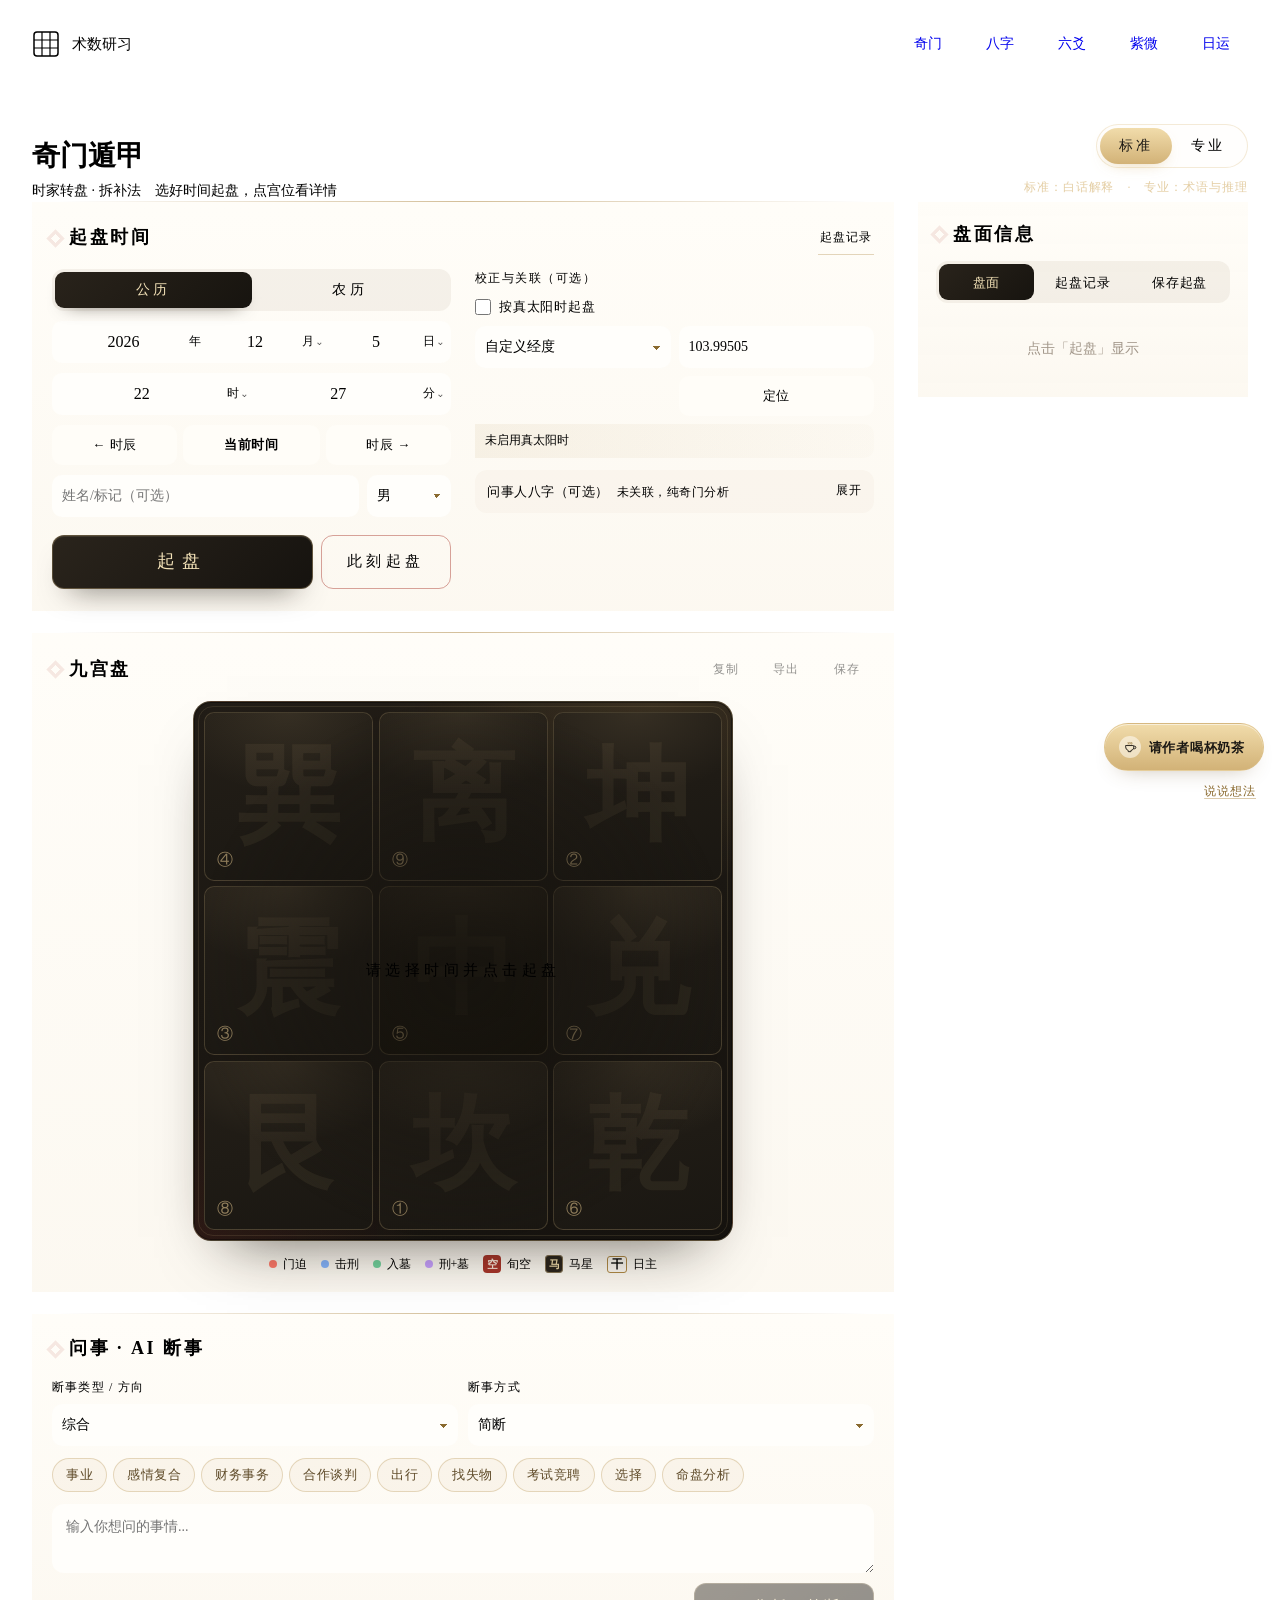
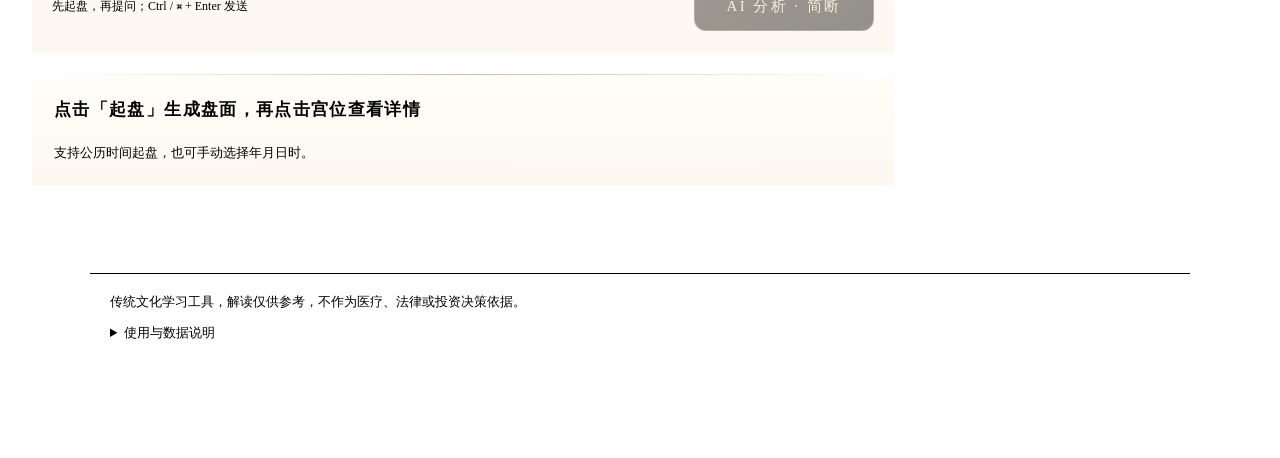
==== commit 06869d0f: "style(support): 打赏金额居中放大且确认后回写展示 弹窗打开焦点落在标题避免 iOS 红框；默认金额居中大字；自定义确认后更新同一展示区。" ====
--- a/index.html
+++ b/index.html
@@ -215,7 +215,7 @@
 <script src="site-notice.js?v=20261105.2"></script>
 <script src="deepseek-client.js?v=20261105.4"></script>
 <script src="vendor/qrcode-generator.js"></script>
-<script src="site-service.js?v=20261105.13"></script>
+<script src="site-service.js?v=20261105.15"></script>
 <script src="premium-base.js?v=20261101.2" defer></script>
 <script src="qimen-premium.js?v=20261101.2" defer></script>
 <script>
